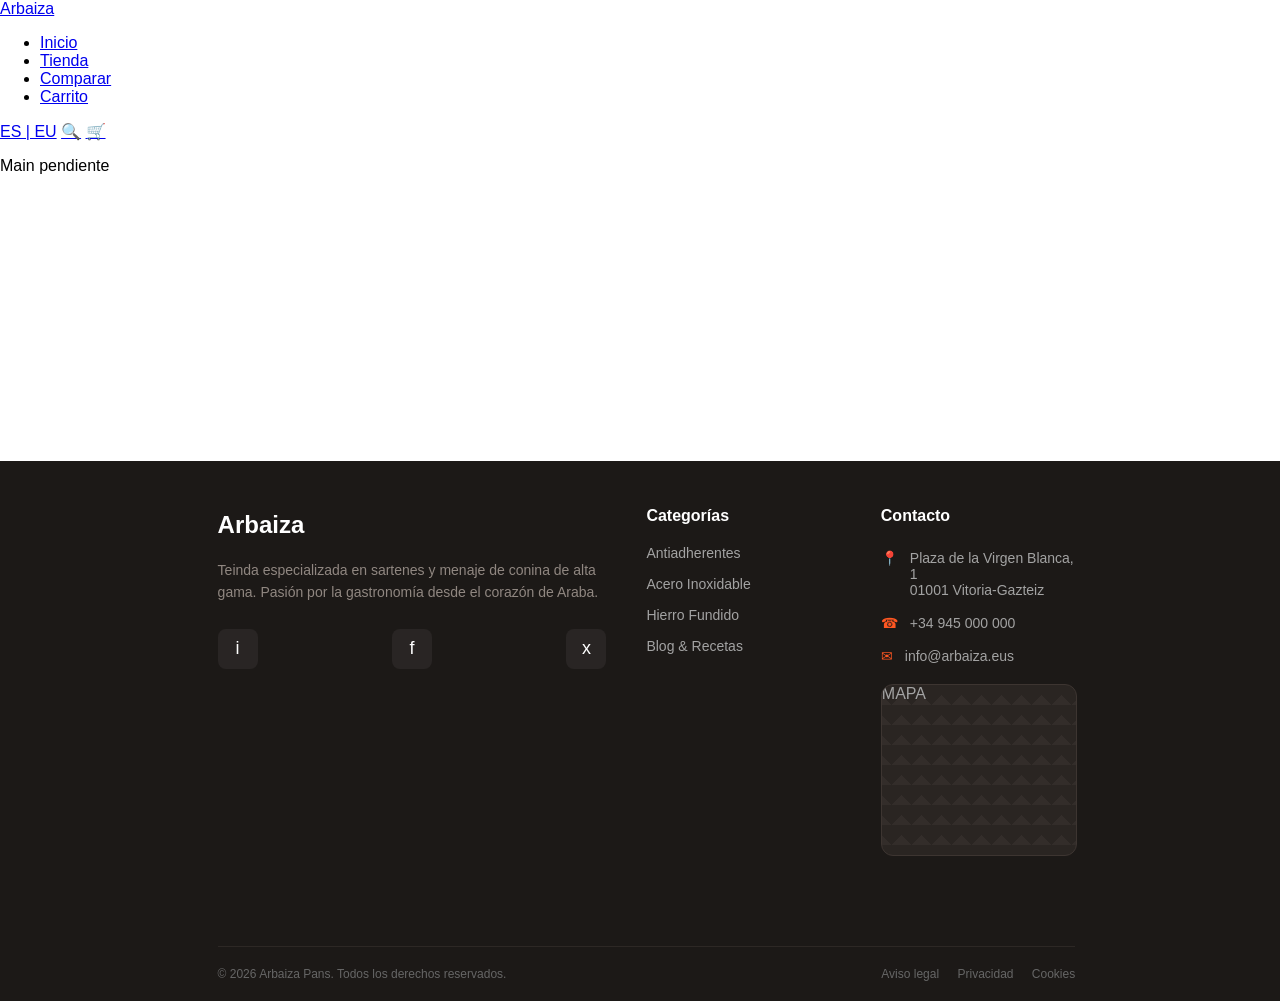
==== index.html @ 68be7071 "Terminado el footer" ====
<!DOCTYPE html>
<html lang="en">
<head>
    <meta charset="UTF-8">
    <meta name="viewport" content="width=device-width, initial-scale=1.0">
    <title>Arbaiza | PROFESIONAL PANS</title>
    <link rel="stylesheet" href="styles/style.css">
    <style>
        body {
            margin: 0;
            font-family: 'Segoe UI', Roboto, sans-serif;
        }
        
    </style>
</head>
<body>
    <header>
        <div class="logo">
            <a href="index.html">
                <div class="logo-box">
                    Arbaiza
                </div>
            </a>
        </div>

        <nav>
            <ul>
                <li><a href="index.html">Inicio</a></li>
                <li><a href="store.html">Tienda</a></li>
                <li><a href="comparison.html">Comparar</a></li>
                <li><a href="cart.html">Carrito</a></li>
            </ul>
        </nav>

        <div class="nav-icons">
            <a href="#">ES | EU</a>
            <a href="#">🔍</a>
            <a href="cart.html">🛒</a>
        </div>
    </header>

    <main>
        <p>Main pendiente</p>
        <br>
        <br>
        <br>
        <br>
        <br>
        <br>
        <br>
        <br>
        <br>
        <br>
        <br>
        <br>
        <br>
        <br>
        <br>
    </main>

    <footer>
        <div class="footer-container">
            <div class="footer-bio">
                <h2>Arbaiza</h2>
                <p>Teinda especializada en sartenes y menaje de conina de alta gama. Pasión por la gastronomía desde el corazón de Araba.</p>
                <div class="social-icons">
                    <div class="icon-box">i</div>
                    <div class="icon-box">f</div>
                    <div class="icon-box">x</div>
                </div>
            </div>
            <div class="footer-cat">
                <h3>Categorías</h3>
                <ul>
                    <li>Antiadherentes</li>
                    <li>Acero Inoxidable</li>
                    <li>Hierro Fundido</li>
                    <li>Blog & Recetas</li>
                </ul>
            </div>
            <div class="footer-contact">
                <h3>Contacto</h3>
                <div class="contact-item">
                    <span class="contact-icon">&#128205;</span>
                    <p>Plaza de la Virgen Blanca, 1<br>01001 Vitoria-Gazteiz</p>
                </div>
                <div class="contact-item">
                    <span class="contact-icon">&#9742;</span>
                    <p>+34 945 000 000</p>
                </div>
                <div class="contact-item">
                    <span class="contact-icon">&#9993;</span>
                    <p>info@arbaiza.eus</p>
                </div>
                <div class="map-box">MAPA</div>
            </div>
        </div>
        <div class="footer-bottom">
            <span>&copy; 2026 Arbaiza Pans. Todos los derechos reservados.</span>
            <div class="legal-links">
                <span>Aviso legal</span>
                <span>Privacidad</span>
                <span>Cookies</span>
            </div>
        </div>
    </footer>
</body>
</html>
---- styles/style.css ----
/*********
* Header *
*********/



/*********
* Footer *
*********/

footer {
	background-color: #1c1917;
	color: #a3a3a3;
	padding: 30px 16% 20px 17%;
}
.footer-container {
	display: grid;
	grid-template-columns: 2fr 1fr 1fr;
	gap: 40px;
	/* max-width: 1200px; */
	margin: 0 auto;
}

/* Footer Bio */
.footer-bio {
	max-width: 420px;
}
.footer-bio h2 {
	color: #ffffff;
	font-size: 24px;
	margin-bottom: 20px;
}
.footer-bio p {
	line-height: 1.6;
	font-size: 14px;
	margin-bottom: 25px;
	color: #908781;
}
.social-icons {
	display: flex;
	justify-content: space-between;
	gap: 15px;
}
.icon-box {
	width: 40px;
	height: 40px;
	background-color: #292524;
	border-radius: 8px;
	display: flex;
	justify-content: center;
	align-items: center;
	color: #ffffff;
	font-size: 18px;
	cursor: pointer;
}

/* Footer Categorias */
.footer-cat h3 {
	color: #ffffff;
	font-size: 16px;
	margin-bottom: 20px;
}
.footer-cat ul {
	list-style: none;
	padding: 0;
}
.footer-cat li {
	margin-bottom: 15px;
	font-size: 14px;
	cursor: pointer;
}
.footer-cat li:hover {
	color: #ffffff;
}

/* Footer Contacto */
.footer-contact h3 {
	color: #ffffff;
	font-size: 16px;
	margin-bottom: 25px;
}
.contact-item {
	display: flex;
	align-items: flex-start;
	gap: 12px;
	font-size: 14px;
	margin-bottom: 17px;
}
.footer-contact p {
	margin: 0;
}
.contact-item span.contact-icon {
	color: #ff5722;
}
.map-box {
	width: 100%;
	height: 170px;
	background: #2a2522; /* Placeholder del mapa */
	border-radius: 12px;
	margin-top: 20px;
	margin-bottom: 40px;
	overflow: hidden;
	border: 1px solid #3d3531;
	/* Simulación visual del mapa */
	background-image: linear-gradient(45deg, #332d2a 25%, transparent 25%), 
						linear-gradient(-45deg, #332d2a 25%, transparent 25%);
	background-size: 20px 20px;
}

/* Footer Bottom */
.footer-bottom {
	margin-top: 50px;
	padding-top: 20px;
	border-top: 1px solid #2d2825;
	display: flex;
	justify-content: space-between;
	font-size: 12px;
	color: #666;
}
.legal-links span {
	margin-left: 15px;
	cursor: pointer;
}
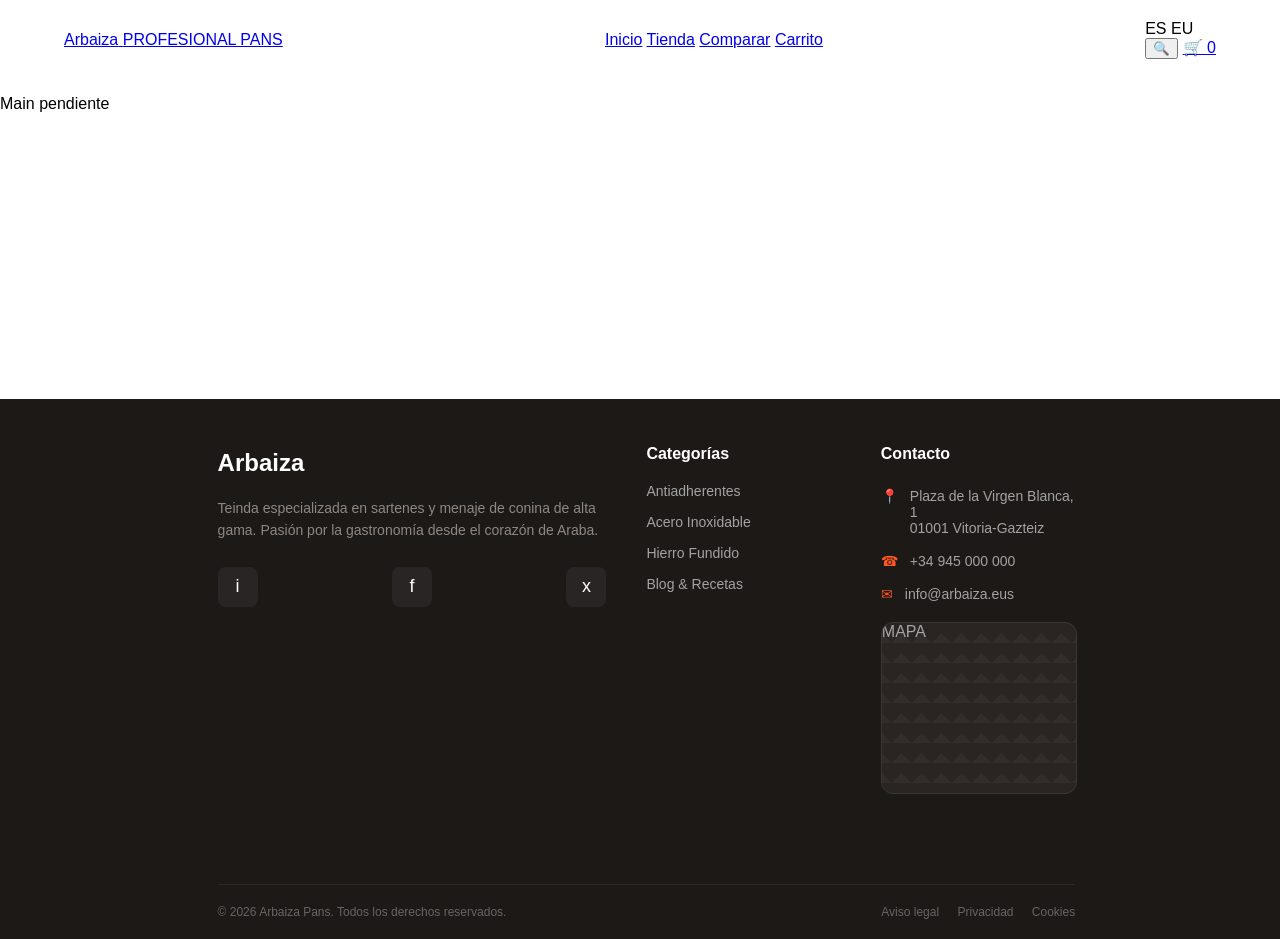
==== commit d0ab4a32: "Comienzo de estructura de header" ====
--- a/index.html
+++ b/index.html
@@ -8,34 +8,46 @@
     <style>
         body {
             margin: 0;
-            font-family: 'Segoe UI', Roboto, sans-serif;
+            font-family: 'Segoe UI', Tahoma, Geneva, Verdana, sans-serif;
         }
-        
+        .header-container {
+            display: flex;
+            align-items: center;
+            justify-content: space-between;
+            padding: 20px 5%;
+            background-color: #ffffff;
+        }
     </style>
 </head>
 <body>
-    <header>
-        <div class="logo">
-            <a href="index.html">
-                <div class="logo-box">
-                    Arbaiza
-                </div>
-            </a>
-        </div>
+    <header class="header-container">
+        <a href="index.html" class="logo-section">
+            <div class="logo-box"></div>
+            <div class="brand-text">
+                <span class="brand-name">Arbaiza</span>
+                <span class="brand-subtitle">PROFESIONAL PANS</span>
+            </div>
+        </a>
 
-        <nav>
-            <ul>
-                <li><a href="index.html">Inicio</a></li>
-                <li><a href="store.html">Tienda</a></li>
-                <li><a href="comparison.html">Comparar</a></li>
-                <li><a href="cart.html">Carrito</a></li>
-            </ul>
+        <nav class="nav-menu">
+            <a href="index.html" class="nav-link active">Inicio</a>
+            <a href="store.html" class="nav-link">Tienda</a>
+            <a href="comparison.html" class="nav-link">Comparar</a>
+            <a href="cart.html" class="nav-link">Carrito</a>
         </nav>
 
-        <div class="nav-icons">
-            <a href="#">ES | EU</a>
-            <a href="#">🔍</a>
-            <a href="cart.html">🛒</a>
+        <div class="nav-actions">
+            <div class="lang-selector">
+                <span class="lang-option selected">ES</span>
+                <span class="lang-option">EU</span>
+            </div>
+
+            <button class="icon-btn">🔍</button>
+
+            <a href="cart.html" class="cart icon-btn">
+                🛒
+                <span class="cart-badge">0</span>
+            </a>
         </div>
     </header>
 
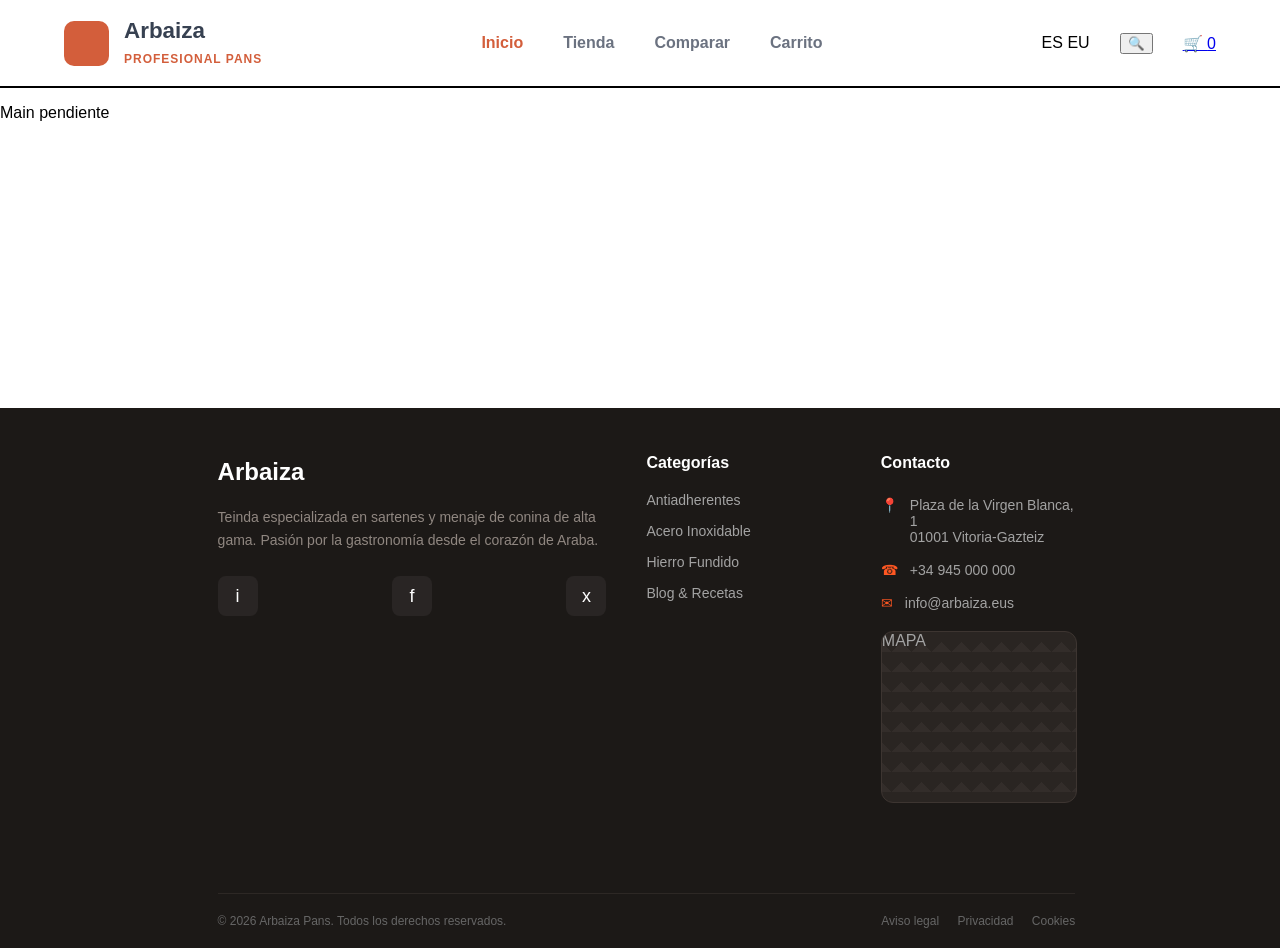
==== commit 1f47e036: "Header modificado con estilos (sin acabar)" ====
--- a/index.html
+++ b/index.html
@@ -16,12 +16,71 @@
             justify-content: space-between;
             padding: 20px 5%;
             background-color: #ffffff;
+            border-bottom: 2px solid #000000;
+            /* box-shadow: 0 2px 5px rgba(0, 0, 0, 0.05); */
+        }
+
+        /* Header Brand Logo */
+        .brand-section {
+            display: flex;
+            align-items: center;
+            gap: 15px;
+            text-decoration: none;
+            cursor: pointer;
+        }
+        .logo-box {
+            width: 45px;
+            height: 45px;
+            background-color: #d35e3b;  /* cambiar a naraja OG */
+            border-radius: 10px;
+        }
+        .brand-text {
+            display: flex;
+            flex-direction: column;
+        }
+        .brand-name {
+            font-size: 1.4rem;
+            font-weight: 800;
+            color: #374151; /* cambiar a negro OG */
+            line-height: 1;
+        }
+        .brand-subtitle {
+            font-size: 0.75rem;
+            font-weight: 700;
+            color: #d35e3b;  /* cambiar a naraja OG */
+            letter-spacing: 1px;
+            margin-top: 10px;
+        }
+
+        /* Header Navegacion */
+        .nav-menu {
+            display: flex;
+            gap: 2.5rem;
+        }
+        .nav-link {
+            text-decoration: none;
+            color: #6b7280; /* cambiar a gris OG */
+            font-size: 1rem;
+            font-weight: 700;
+        }
+        .nav-link:hover, .nav-link.active {
+            color: #d35e3b;  /* cambiar a naraja OG */
+        }
+
+        /* Header Actions */
+        .nav-actions {
+            display: flex;
+            align-items: center;
+            gap: 30px;
+        }
+        .lang-selector {
+
         }
     </style>
 </head>
 <body>
     <header class="header-container">
-        <a href="index.html" class="logo-section">
+        <a href="index.html" class="brand-section">
             <div class="logo-box"></div>
             <div class="brand-text">
                 <span class="brand-name">Arbaiza</span>
--- a/styles/style.css
+++ b/styles/style.css
@@ -1,123 +1,123 @@
-/*********
-* Header *
-*********/
-
-
-
-/*********
-* Footer *
-*********/
-
-footer {
-	background-color: #1c1917;
-	color: #a3a3a3;
-	padding: 30px 16% 20px 17%;
-}
-.footer-container {
-	display: grid;
-	grid-template-columns: 2fr 1fr 1fr;
-	gap: 40px;
-	/* max-width: 1200px; */
-	margin: 0 auto;
-}
-
-/* Footer Bio */
-.footer-bio {
-	max-width: 420px;
-}
-.footer-bio h2 {
-	color: #ffffff;
-	font-size: 24px;
-	margin-bottom: 20px;
-}
-.footer-bio p {
-	line-height: 1.6;
-	font-size: 14px;
-	margin-bottom: 25px;
-	color: #908781;
-}
-.social-icons {
-	display: flex;
-	justify-content: space-between;
-	gap: 15px;
-}
-.icon-box {
-	width: 40px;
-	height: 40px;
-	background-color: #292524;
-	border-radius: 8px;
-	display: flex;
-	justify-content: center;
-	align-items: center;
-	color: #ffffff;
-	font-size: 18px;
-	cursor: pointer;
-}
-
-/* Footer Categorias */
-.footer-cat h3 {
-	color: #ffffff;
-	font-size: 16px;
-	margin-bottom: 20px;
-}
-.footer-cat ul {
-	list-style: none;
-	padding: 0;
-}
-.footer-cat li {
-	margin-bottom: 15px;
-	font-size: 14px;
-	cursor: pointer;
-}
-.footer-cat li:hover {
-	color: #ffffff;
-}
-
-/* Footer Contacto */
-.footer-contact h3 {
-	color: #ffffff;
-	font-size: 16px;
-	margin-bottom: 25px;
-}
-.contact-item {
-	display: flex;
-	align-items: flex-start;
-	gap: 12px;
-	font-size: 14px;
-	margin-bottom: 17px;
-}
-.footer-contact p {
-	margin: 0;
-}
-.contact-item span.contact-icon {
-	color: #ff5722;
-}
-.map-box {
-	width: 100%;
-	height: 170px;
-	background: #2a2522; /* Placeholder del mapa */
-	border-radius: 12px;
-	margin-top: 20px;
-	margin-bottom: 40px;
-	overflow: hidden;
-	border: 1px solid #3d3531;
-	/* Simulación visual del mapa */
-	background-image: linear-gradient(45deg, #332d2a 25%, transparent 25%), 
-						linear-gradient(-45deg, #332d2a 25%, transparent 25%);
-	background-size: 20px 20px;
-}
-
-/* Footer Bottom */
-.footer-bottom {
-	margin-top: 50px;
-	padding-top: 20px;
-	border-top: 1px solid #2d2825;
-	display: flex;
-	justify-content: space-between;
-	font-size: 12px;
-	color: #666;
-}
-.legal-links span {
-	margin-left: 15px;
-	cursor: pointer;
+/*********
+* Header *
+*********/
+
+
+
+/*********
+* Footer *
+*********/
+
+footer {
+	background-color: #1c1917;
+	color: #a3a3a3;
+	padding: 30px 16% 20px 17%;
+}
+.footer-container {
+	display: grid;
+	grid-template-columns: 2fr 1fr 1fr;
+	gap: 40px;
+	/* max-width: 1200px; */
+	margin: 0 auto;
+}
+
+/* Footer Bio */
+.footer-bio {
+	max-width: 420px;
+}
+.footer-bio h2 {
+	color: #ffffff;
+	font-size: 24px;
+	margin-bottom: 20px;
+}
+.footer-bio p {
+	line-height: 1.6;
+	font-size: 14px;
+	margin-bottom: 25px;
+	color: #908781;
+}
+.social-icons {
+	display: flex;
+	justify-content: space-between;
+	gap: 15px;
+}
+.icon-box {
+	width: 40px;
+	height: 40px;
+	background-color: #292524;
+	border-radius: 8px;
+	display: flex;
+	justify-content: center;
+	align-items: center;
+	color: #ffffff;
+	font-size: 18px;
+	cursor: pointer;
+}
+
+/* Footer Categorias */
+.footer-cat h3 {
+	color: #ffffff;
+	font-size: 16px;
+	margin-bottom: 20px;
+}
+.footer-cat ul {
+	list-style: none;
+	padding: 0;
+}
+.footer-cat li {
+	margin-bottom: 15px;
+	font-size: 14px;
+	cursor: pointer;
+}
+.footer-cat li:hover {
+	color: #ffffff;
+}
+
+/* Footer Contacto */
+.footer-contact h3 {
+	color: #ffffff;
+	font-size: 16px;
+	margin-bottom: 25px;
+}
+.contact-item {
+	display: flex;
+	align-items: flex-start;
+	gap: 12px;
+	font-size: 14px;
+	margin-bottom: 17px;
+}
+.footer-contact p {
+	margin: 0;
+}
+.contact-item span.contact-icon {
+	color: #ff5722;
+}
+.map-box {
+	width: 100%;
+	height: 170px;
+	background: #2a2522; /* Placeholder del mapa */
+	border-radius: 12px;
+	margin-top: 20px;
+	margin-bottom: 40px;
+	overflow: hidden;
+	border: 1px solid #3d3531;
+	/* Simulación visual del mapa */
+	background-image: linear-gradient(45deg, #332d2a 25%, transparent 25%), 
+						linear-gradient(-45deg, #332d2a 25%, transparent 25%);
+	background-size: 20px 20px;
+}
+
+/* Footer Bottom */
+.footer-bottom {
+	margin-top: 50px;
+	padding-top: 20px;
+	border-top: 1px solid #2d2825;
+	display: flex;
+	justify-content: space-between;
+	font-size: 12px;
+	color: #666;
+}
+.legal-links span {
+	margin-left: 15px;
+	cursor: pointer;
 }
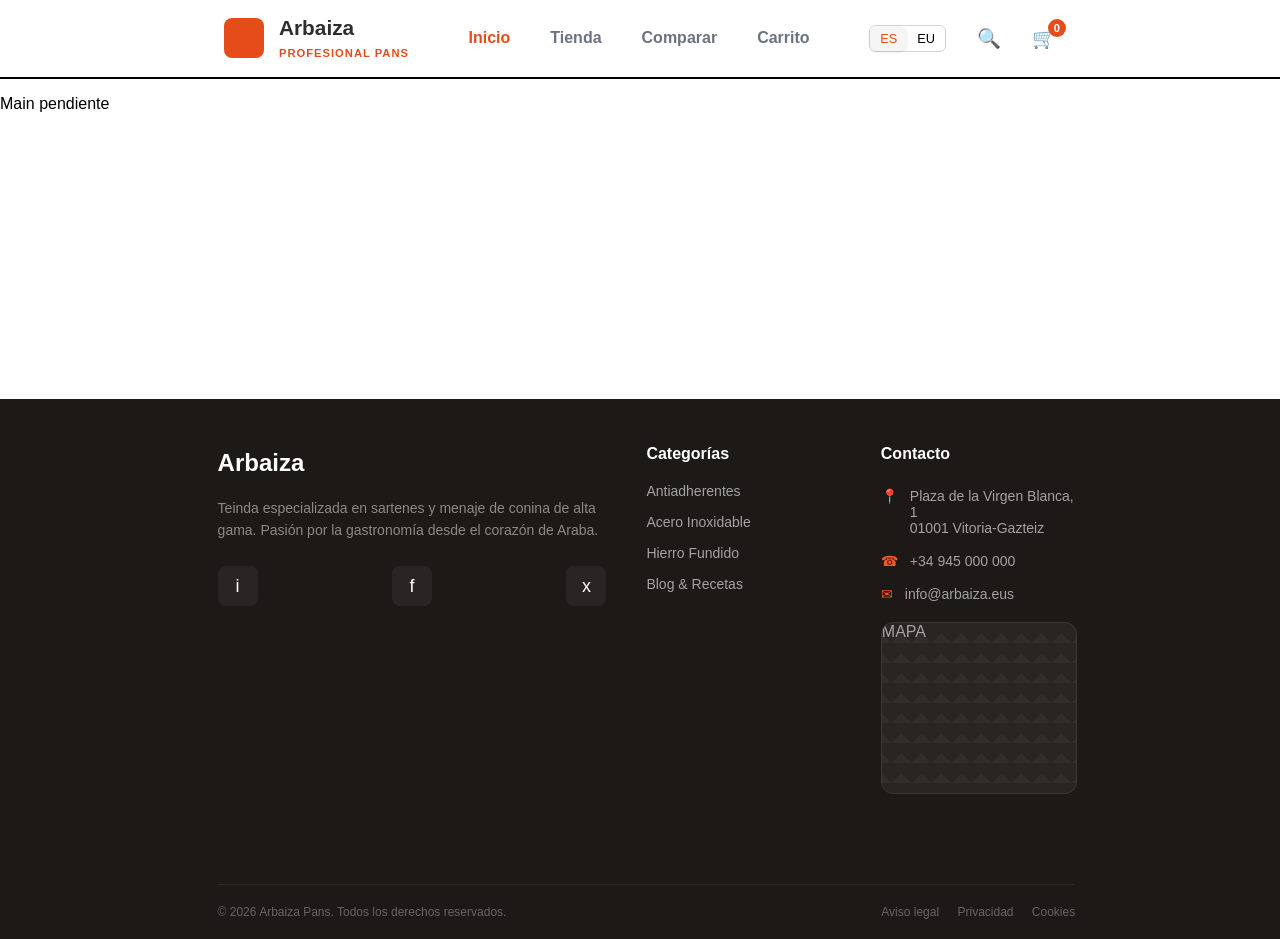
==== commit 35690894: "Barra de navegacion con estilos acabada" ====
--- a/index.html
+++ b/index.html
@@ -5,16 +5,19 @@
     <meta name="viewport" content="width=device-width, initial-scale=1.0">
     <title>Arbaiza | PROFESIONAL PANS</title>
     <link rel="stylesheet" href="styles/style.css">
+    <!-- <link rel="stylesheet" media="screen and (min-width: 800px)" href="fullscreen.css">
+    <link rel="stylesheet" media="screen and (max-width: 768px)" href="smallscreen.css"> -->
     <style>
         body {
             margin: 0;
             font-family: 'Segoe UI', Tahoma, Geneva, Verdana, sans-serif;
         }
         .header-container {
+            padding: 18px 17.5%;
             display: flex;
             align-items: center;
             justify-content: space-between;
-            padding: 20px 5%;
+            /* padding: 20px 5%; */
             background-color: #ffffff;
             border-bottom: 2px solid #000000;
             /* box-shadow: 0 2px 5px rgba(0, 0, 0, 0.05); */
@@ -29,27 +32,27 @@
             cursor: pointer;
         }
         .logo-box {
-            width: 45px;
-            height: 45px;
-            background-color: #d35e3b;  /* cambiar a naraja OG */
-            border-radius: 10px;
+            width: 40px;
+            height: 40px;
+            background-color: #e64c19;
+            border-radius: 8px;
         }
         .brand-text {
             display: flex;
             flex-direction: column;
         }
         .brand-name {
-            font-size: 1.4rem;
+            font-size: 1.3rem;
             font-weight: 800;
-            color: #374151; /* cambiar a negro OG */
+            color: #2d2d2d;
             line-height: 1;
         }
         .brand-subtitle {
-            font-size: 0.75rem;
+            font-size: 0.7rem;
             font-weight: 700;
-            color: #d35e3b;  /* cambiar a naraja OG */
+            color: #e64c19;
             letter-spacing: 1px;
-            margin-top: 10px;
+            margin-top: 8px;
         }
 
         /* Header Navegacion */
@@ -59,22 +62,68 @@
         }
         .nav-link {
             text-decoration: none;
-            color: #6b7280; /* cambiar a gris OG */
+            color: #6b7280;
             font-size: 1rem;
             font-weight: 700;
         }
         .nav-link:hover, .nav-link.active {
-            color: #d35e3b;  /* cambiar a naraja OG */
+            color: #e64c19;
         }
 
         /* Header Actions */
         .nav-actions {
             display: flex;
             align-items: center;
-            gap: 30px;
+            gap: 25px;
         }
         .lang-selector {
-
+            display: flex;
+            background-color: #ffffff;
+            border-radius: 6px;
+            border: 1px solid #d1d5db;
+            font-size: 0.8rem;
+        }
+        .lang-option {
+            padding: 5px 10px;
+            cursor: pointer;
+        }
+        .lang-option:hover {
+            color: #e64c19;
+        }
+        .lang-option.selected {
+            background-color: #f5f5f4;
+            color: #e64c19;
+            padding: 5px 10px;
+            border-radius: 8px;
+            box-shadow: 0 1px 3px rgba(0,0,0,0.1);
+        }
+        .icon-btn {
+            background: none;
+            border: none;
+            cursor: pointer;
+            font-size: 1.2rem;
+            text-decoration: none;
+        }
+        .icon-btn:hover {
+            color: #e64c19;
+        }
+        .cart {
+            position: relative;
+        }
+        .cart-badge {
+            position: absolute;
+            top: -8px;
+            right: -10px;
+            background-color: #e64c19;
+            color: white;
+            font-size: 0.7rem;
+            width: 18px;
+            height: 18px;
+            border-radius: 50%;
+            display: flex;
+            align-items: center;
+            justify-content: center;
+            font-weight: bold;
         }
     </style>
 </head>
--- a/styles/style.css
+++ b/styles/style.css
@@ -1,123 +1,123 @@
-/*********
-* Header *
-*********/
-
-
-
-/*********
-* Footer *
-*********/
-
-footer {
-	background-color: #1c1917;
-	color: #a3a3a3;
-	padding: 30px 16% 20px 17%;
-}
-.footer-container {
-	display: grid;
-	grid-template-columns: 2fr 1fr 1fr;
-	gap: 40px;
-	/* max-width: 1200px; */
-	margin: 0 auto;
-}
-
-/* Footer Bio */
-.footer-bio {
-	max-width: 420px;
-}
-.footer-bio h2 {
-	color: #ffffff;
-	font-size: 24px;
-	margin-bottom: 20px;
-}
-.footer-bio p {
-	line-height: 1.6;
-	font-size: 14px;
-	margin-bottom: 25px;
-	color: #908781;
-}
-.social-icons {
-	display: flex;
-	justify-content: space-between;
-	gap: 15px;
-}
-.icon-box {
-	width: 40px;
-	height: 40px;
-	background-color: #292524;
-	border-radius: 8px;
-	display: flex;
-	justify-content: center;
-	align-items: center;
-	color: #ffffff;
-	font-size: 18px;
-	cursor: pointer;
-}
-
-/* Footer Categorias */
-.footer-cat h3 {
-	color: #ffffff;
-	font-size: 16px;
-	margin-bottom: 20px;
-}
-.footer-cat ul {
-	list-style: none;
-	padding: 0;
-}
-.footer-cat li {
-	margin-bottom: 15px;
-	font-size: 14px;
-	cursor: pointer;
-}
-.footer-cat li:hover {
-	color: #ffffff;
-}
-
-/* Footer Contacto */
-.footer-contact h3 {
-	color: #ffffff;
-	font-size: 16px;
-	margin-bottom: 25px;
-}
-.contact-item {
-	display: flex;
-	align-items: flex-start;
-	gap: 12px;
-	font-size: 14px;
-	margin-bottom: 17px;
-}
-.footer-contact p {
-	margin: 0;
-}
-.contact-item span.contact-icon {
-	color: #ff5722;
-}
-.map-box {
-	width: 100%;
-	height: 170px;
-	background: #2a2522; /* Placeholder del mapa */
-	border-radius: 12px;
-	margin-top: 20px;
-	margin-bottom: 40px;
-	overflow: hidden;
-	border: 1px solid #3d3531;
-	/* Simulación visual del mapa */
-	background-image: linear-gradient(45deg, #332d2a 25%, transparent 25%), 
-						linear-gradient(-45deg, #332d2a 25%, transparent 25%);
-	background-size: 20px 20px;
-}
-
-/* Footer Bottom */
-.footer-bottom {
-	margin-top: 50px;
-	padding-top: 20px;
-	border-top: 1px solid #2d2825;
-	display: flex;
-	justify-content: space-between;
-	font-size: 12px;
-	color: #666;
-}
-.legal-links span {
-	margin-left: 15px;
-	cursor: pointer;
+/*********
+* Header *
+*********/
+
+
+
+/*********
+* Footer *
+*********/
+
+footer {
+	background-color: #1c1917;
+	color: #a3a3a3;
+	padding: 30px 16% 20px 17%;
+}
+.footer-container {
+	display: grid;
+	grid-template-columns: 2fr 1fr 1fr;
+	gap: 40px;
+	/* max-width: 1200px; */
+	margin: 0 auto;
+}
+
+/* Footer Bio */
+.footer-bio {
+	max-width: 420px;
+}
+.footer-bio h2 {
+	color: #ffffff;
+	font-size: 24px;
+	margin-bottom: 20px;
+}
+.footer-bio p {
+	line-height: 1.6;
+	font-size: 14px;
+	margin-bottom: 25px;
+	color: #908781;
+}
+.social-icons {
+	display: flex;
+	justify-content: space-between;
+	gap: 15px;
+}
+.icon-box {
+	width: 40px;
+	height: 40px;
+	background-color: #292524;
+	border-radius: 8px;
+	display: flex;
+	justify-content: center;
+	align-items: center;
+	color: #ffffff;
+	font-size: 18px;
+	cursor: pointer;
+}
+
+/* Footer Categorias */
+.footer-cat h3 {
+	color: #ffffff;
+	font-size: 16px;
+	margin-bottom: 20px;
+}
+.footer-cat ul {
+	list-style: none;
+	padding: 0;
+}
+.footer-cat li {
+	margin-bottom: 15px;
+	font-size: 14px;
+	cursor: pointer;
+}
+.footer-cat li:hover {
+	color: #ffffff;
+}
+
+/* Footer Contacto */
+.footer-contact h3 {
+	color: #ffffff;
+	font-size: 16px;
+	margin-bottom: 25px;
+}
+.contact-item {
+	display: flex;
+	align-items: flex-start;
+	gap: 12px;
+	font-size: 14px;
+	margin-bottom: 17px;
+}
+.footer-contact p {
+	margin: 0;
+}
+.contact-item span.contact-icon {
+	color: #ff5722;
+}
+.map-box {
+	width: 100%;
+	height: 170px;
+	background: #2a2522; /* Placeholder del mapa */
+	border-radius: 12px;
+	margin-top: 20px;
+	margin-bottom: 40px;
+	overflow: hidden;
+	border: 1px solid #3d3531;
+	/* Simulación visual del mapa */
+	background-image: linear-gradient(45deg, #332d2a 25%, transparent 25%), 
+						linear-gradient(-45deg, #332d2a 25%, transparent 25%);
+	background-size: 20px 20px;
+}
+
+/* Footer Bottom */
+.footer-bottom {
+	margin-top: 50px;
+	padding-top: 20px;
+	border-top: 1px solid #2d2825;
+	display: flex;
+	justify-content: space-between;
+	font-size: 12px;
+	color: #666;
+}
+.legal-links span {
+	margin-left: 15px;
+	cursor: pointer;
 }
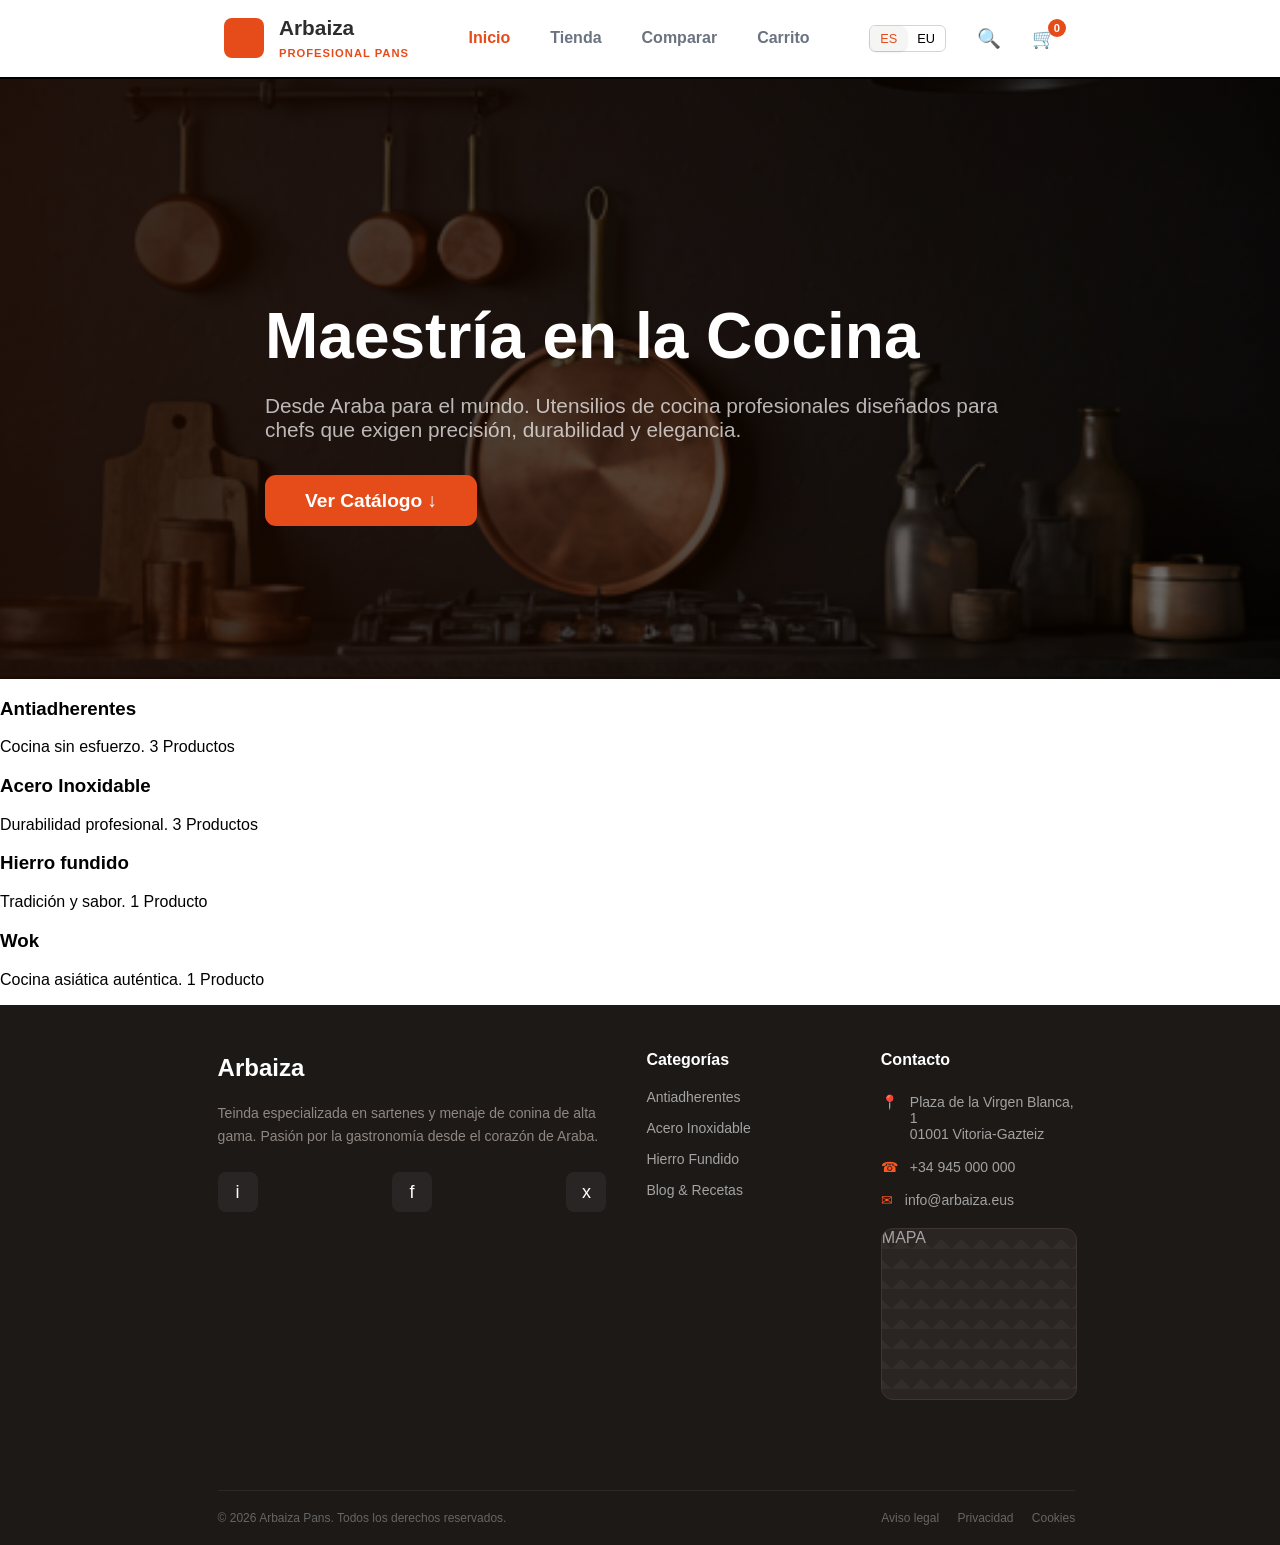
==== commit bffdf020: "Main foto inicio hecho, falta sartenes y catalogo" ====
--- a/index.html
+++ b/index.html
@@ -12,118 +12,41 @@
             margin: 0;
             font-family: 'Segoe UI', Tahoma, Geneva, Verdana, sans-serif;
         }
-        .header-container {
-            padding: 18px 17.5%;
-            display: flex;
-            align-items: center;
-            justify-content: space-between;
-            /* padding: 20px 5%; */
-            background-color: #ffffff;
-            border-bottom: 2px solid #000000;
-            /* box-shadow: 0 2px 5px rgba(0, 0, 0, 0.05); */
-        }
-
-        /* Header Brand Logo */
-        .brand-section {
-            display: flex;
-            align-items: center;
-            gap: 15px;
-            text-decoration: none;
-            cursor: pointer;
-        }
-        .logo-box {
-            width: 40px;
-            height: 40px;
-            background-color: #e64c19;
-            border-radius: 8px;
-        }
-        .brand-text {
-            display: flex;
-            flex-direction: column;
-        }
-        .brand-name {
-            font-size: 1.3rem;
-            font-weight: 800;
-            color: #2d2d2d;
-            line-height: 1;
-        }
-        .brand-subtitle {
-            font-size: 0.7rem;
-            font-weight: 700;
-            color: #e64c19;
-            letter-spacing: 1px;
-            margin-top: 8px;
-        }
-
-        /* Header Navegacion */
-        .nav-menu {
-            display: flex;
-            gap: 2.5rem;
-        }
-        .nav-link {
-            text-decoration: none;
-            color: #6b7280;
-            font-size: 1rem;
-            font-weight: 700;
-        }
-        .nav-link:hover, .nav-link.active {
-            color: #e64c19;
-        }
-
-        /* Header Actions */
-        .nav-actions {
-            display: flex;
-            align-items: center;
-            gap: 25px;
-        }
-        .lang-selector {
-            display: flex;
-            background-color: #ffffff;
-            border-radius: 6px;
-            border: 1px solid #d1d5db;
-            font-size: 0.8rem;
-        }
-        .lang-option {
-            padding: 5px 10px;
-            cursor: pointer;
-        }
-        .lang-option:hover {
-            color: #e64c19;
-        }
-        .lang-option.selected {
-            background-color: #f5f5f4;
-            color: #e64c19;
-            padding: 5px 10px;
-            border-radius: 8px;
-            box-shadow: 0 1px 3px rgba(0,0,0,0.1);
-        }
-        .icon-btn {
-            background: none;
-            border: none;
-            cursor: pointer;
-            font-size: 1.2rem;
-            text-decoration: none;
-        }
-        .icon-btn:hover {
-            color: #e64c19;
-        }
-        .cart {
-            position: relative;
-        }
-        .cart-badge {
-            position: absolute;
-            top: -8px;
-            right: -10px;
-            background-color: #e64c19;
-            color: white;
-            font-size: 0.7rem;
-            width: 18px;
-            height: 18px;
-            border-radius: 50%;
+        .main {
+            background: linear-gradient(to right, 
+                    rgba(30, 10, 1, 0.8) 0%, 
+                    rgba(30, 10, 1, 0.4) 60%, 
+                    rgba(30, 10, 1, 0.1) 100% ), 
+                linear-gradient(rgba(0,0,0,0.5), rgba(0,0,0,0.5)),
+                url('images/cocina.png') center/cover;
+            height: 600px;
             display: flex;
             align-items: center;
             justify-content: center;
+            text-align: left;
+            color: white;
+        }
+        .main-content h1 {
+            font-size: 4rem;
+            margin-bottom: 1rem;
+        }
+        .main-content p {
+            max-width: 750px;
+            font-size: 1.3rem;
+            opacity: 0.7;
+            margin-bottom: 3rem;
+        }
+        .btn-catalogo {
+            background-color: #e64c19;
+            text-decoration: none;
+            color: #ffffff;
+            padding: 15px 40px;
+            border-radius: 11px;
             font-weight: bold;
+            font-size: 1.2rem;
+        }
+        .btn-catalogo:hover {
+
         }
     </style>
 </head>
@@ -160,22 +83,39 @@
     </header>
 
     <main>
-        <p>Main pendiente</p>
-        <br>
-        <br>
-        <br>
-        <br>
-        <br>
-        <br>
-        <br>
-        <br>
-        <br>
-        <br>
-        <br>
-        <br>
-        <br>
-        <br>
-        <br>
+        <section class="main">
+            <div class="main-content">
+                <h1>Maestría en la Cocina</h1>
+                <p>Desde Araba para el mundo. Utensilios de cocina profesionales diseñados para chefs que exigen precisión, durabilidad y elegancia.</p>
+                <a href="catalogo.html" class="btn-catalogo">Ver Catálogo ↓</a>
+            </div>
+        </section>
+        <section class="categories">
+            <div class="categori-card cat-anti">
+                <div class="cat-info">
+                    <h3>Antiadherentes</h3>
+                    <p>Cocina sin esfuerzo. 3 Productos</p>
+                </div>
+            </div>
+            <div class="categori-card cat-inox">
+                <div class="cat-info">
+                    <h3>Acero Inoxidable</h3>
+                    <p>Durabilidad profesional. 3 Productos</p>
+                </div>
+            </div>
+            <div class="categori-card cat-hierro">
+                <div class="cat-info">
+                    <h3>Hierro fundido</h3>
+                    <p>Tradición y sabor. 1 Producto</p>
+                </div>
+            </div>
+            <div class="categori-card cat-wok">
+                <div class="cat-info">
+                    <h3>Wok</h3>
+                    <p>Cocina asiática auténtica. 1 Producto</p>
+                </div>
+            </div>
+        </section>
     </main>
 
     <footer>
--- a/styles/style.css
+++ b/styles/style.css
@@ -1,123 +1,237 @@
-/*********
-* Header *
-*********/
-
-
-
-/*********
-* Footer *
-*********/
-
-footer {
-	background-color: #1c1917;
-	color: #a3a3a3;
-	padding: 30px 16% 20px 17%;
-}
-.footer-container {
-	display: grid;
-	grid-template-columns: 2fr 1fr 1fr;
-	gap: 40px;
-	/* max-width: 1200px; */
-	margin: 0 auto;
-}
-
-/* Footer Bio */
-.footer-bio {
-	max-width: 420px;
-}
-.footer-bio h2 {
-	color: #ffffff;
-	font-size: 24px;
-	margin-bottom: 20px;
-}
-.footer-bio p {
-	line-height: 1.6;
-	font-size: 14px;
-	margin-bottom: 25px;
-	color: #908781;
-}
-.social-icons {
-	display: flex;
-	justify-content: space-between;
-	gap: 15px;
-}
-.icon-box {
-	width: 40px;
-	height: 40px;
-	background-color: #292524;
-	border-radius: 8px;
-	display: flex;
-	justify-content: center;
-	align-items: center;
-	color: #ffffff;
-	font-size: 18px;
-	cursor: pointer;
-}
-
-/* Footer Categorias */
-.footer-cat h3 {
-	color: #ffffff;
-	font-size: 16px;
-	margin-bottom: 20px;
-}
-.footer-cat ul {
-	list-style: none;
-	padding: 0;
-}
-.footer-cat li {
-	margin-bottom: 15px;
-	font-size: 14px;
-	cursor: pointer;
-}
-.footer-cat li:hover {
-	color: #ffffff;
-}
-
-/* Footer Contacto */
-.footer-contact h3 {
-	color: #ffffff;
-	font-size: 16px;
-	margin-bottom: 25px;
-}
-.contact-item {
-	display: flex;
-	align-items: flex-start;
-	gap: 12px;
-	font-size: 14px;
-	margin-bottom: 17px;
-}
-.footer-contact p {
-	margin: 0;
-}
-.contact-item span.contact-icon {
-	color: #ff5722;
-}
-.map-box {
-	width: 100%;
-	height: 170px;
-	background: #2a2522; /* Placeholder del mapa */
-	border-radius: 12px;
-	margin-top: 20px;
-	margin-bottom: 40px;
-	overflow: hidden;
-	border: 1px solid #3d3531;
-	/* Simulación visual del mapa */
-	background-image: linear-gradient(45deg, #332d2a 25%, transparent 25%), 
-						linear-gradient(-45deg, #332d2a 25%, transparent 25%);
-	background-size: 20px 20px;
-}
-
-/* Footer Bottom */
-.footer-bottom {
-	margin-top: 50px;
-	padding-top: 20px;
-	border-top: 1px solid #2d2825;
-	display: flex;
-	justify-content: space-between;
-	font-size: 12px;
-	color: #666;
-}
-.legal-links span {
-	margin-left: 15px;
-	cursor: pointer;
+/*********
+* Header *
+*********/
+
+.header-container {
+	padding: 18px 17.5%;
+	display: flex;
+	align-items: center;
+	justify-content: space-between;
+	/* padding: 20px 5%; */
+	background-color: #ffffff;
+	border-bottom: 2px solid #000000;
+	/* box-shadow: 0 2px 5px rgba(0, 0, 0, 0.05); */
+}
+
+/* Header Brand Logo */
+.brand-section {
+	display: flex;
+	align-items: center;
+	gap: 15px;
+	text-decoration: none;
+	cursor: pointer;
+}
+.logo-box {
+	width: 40px;
+	height: 40px;
+	background-color: #e64c19;
+	border-radius: 8px;
+}
+.brand-text {
+	display: flex;
+	flex-direction: column;
+}
+.brand-name {
+	font-size: 1.3rem;
+	font-weight: 800;
+	color: #2d2d2d;
+	line-height: 1;
+}
+.brand-subtitle {
+	font-size: 0.7rem;
+	font-weight: 700;
+	color: #e64c19;
+	letter-spacing: 1px;
+	margin-top: 8px;
+}
+
+/* Header Navegacion */
+.nav-menu {
+	display: flex;
+	gap: 2.5rem;
+}
+.nav-link {
+	text-decoration: none;
+	color: #6b7280;
+	font-size: 1rem;
+	font-weight: 700;
+}
+.nav-link:hover, .nav-link.active {
+	color: #e64c19;
+}
+
+/* Header Actions */
+.nav-actions {
+	display: flex;
+	align-items: center;
+	gap: 25px;
+}
+.lang-selector {
+	display: flex;
+	background-color: #ffffff;
+	border-radius: 6px;
+	border: 1px solid #d1d5db;
+	font-size: 0.8rem;
+}
+.lang-option {
+	padding: 5px 10px;
+	cursor: pointer;
+}
+.lang-option:hover {
+	color: #e64c19;
+}
+.lang-option.selected {
+	background-color: #f5f5f4;
+	color: #e64c19;
+	padding: 5px 10px;
+	border-radius: 8px;
+	box-shadow: 0 1px 3px rgba(0,0,0,0.1);
+}
+.icon-btn {
+	background: none;
+	border: none;
+	cursor: pointer;
+	font-size: 1.2rem;
+	text-decoration: none;
+}
+.icon-btn:hover {
+	color: #e64c19;
+}
+.cart {
+	position: relative;
+}
+.cart-badge {
+	position: absolute;
+	top: -8px;
+	right: -10px;
+	background-color: #e64c19;
+	color: white;
+	font-size: 0.7rem;
+	width: 18px;
+	height: 18px;
+	border-radius: 50%;
+	display: flex;
+	align-items: center;
+	justify-content: center;
+	font-weight: bold;
+}
+
+
+
+/*********
+* Footer *
+*********/
+
+footer {
+	background-color: #1c1917;
+	color: #a3a3a3;
+	padding: 30px 16% 20px 17%;
+}
+.footer-container {
+	display: grid;
+	grid-template-columns: 2fr 1fr 1fr;
+	gap: 40px;
+	/* max-width: 1200px; */
+	margin: 0 auto;
+}
+
+/* Footer Bio */
+.footer-bio {
+	max-width: 420px;
+}
+.footer-bio h2 {
+	color: #ffffff;
+	font-size: 24px;
+	margin-bottom: 20px;
+}
+.footer-bio p {
+	line-height: 1.6;
+	font-size: 14px;
+	margin-bottom: 25px;
+	color: #908781;
+}
+.social-icons {
+	display: flex;
+	justify-content: space-between;
+	gap: 15px;
+}
+.icon-box {
+	width: 40px;
+	height: 40px;
+	background-color: #292524;
+	border-radius: 8px;
+	display: flex;
+	justify-content: center;
+	align-items: center;
+	color: #ffffff;
+	font-size: 18px;
+	cursor: pointer;
+}
+
+/* Footer Categorias */
+.footer-cat h3 {
+	color: #ffffff;
+	font-size: 16px;
+	margin-bottom: 20px;
+}
+.footer-cat ul {
+	list-style: none;
+	padding: 0;
+}
+.footer-cat li {
+	margin-bottom: 15px;
+	font-size: 14px;
+	cursor: pointer;
+}
+.footer-cat li:hover {
+	color: #ffffff;
+}
+
+/* Footer Contacto */
+.footer-contact h3 {
+	color: #ffffff;
+	font-size: 16px;
+	margin-bottom: 25px;
+}
+.contact-item {
+	display: flex;
+	align-items: flex-start;
+	gap: 12px;
+	font-size: 14px;
+	margin-bottom: 17px;
+}
+.footer-contact p {
+	margin: 0;
+}
+.contact-item span.contact-icon {
+	color: #ff5722;
+}
+.map-box {
+	width: 100%;
+	height: 170px;
+	background: #2a2522; /* Placeholder del mapa */
+	border-radius: 12px;
+	margin-top: 20px;
+	margin-bottom: 40px;
+	overflow: hidden;
+	border: 1px solid #3d3531;
+	/* Simulación visual del mapa */
+	background-image: linear-gradient(45deg, #332d2a 25%, transparent 25%), 
+						linear-gradient(-45deg, #332d2a 25%, transparent 25%);
+	background-size: 20px 20px;
+}
+
+/* Footer Bottom */
+.footer-bottom {
+	margin-top: 50px;
+	padding-top: 20px;
+	border-top: 1px solid #2d2825;
+	display: flex;
+	justify-content: space-between;
+	font-size: 12px;
+	color: #666;
+}
+.legal-links span {
+	margin-left: 15px;
+	cursor: pointer;
 }
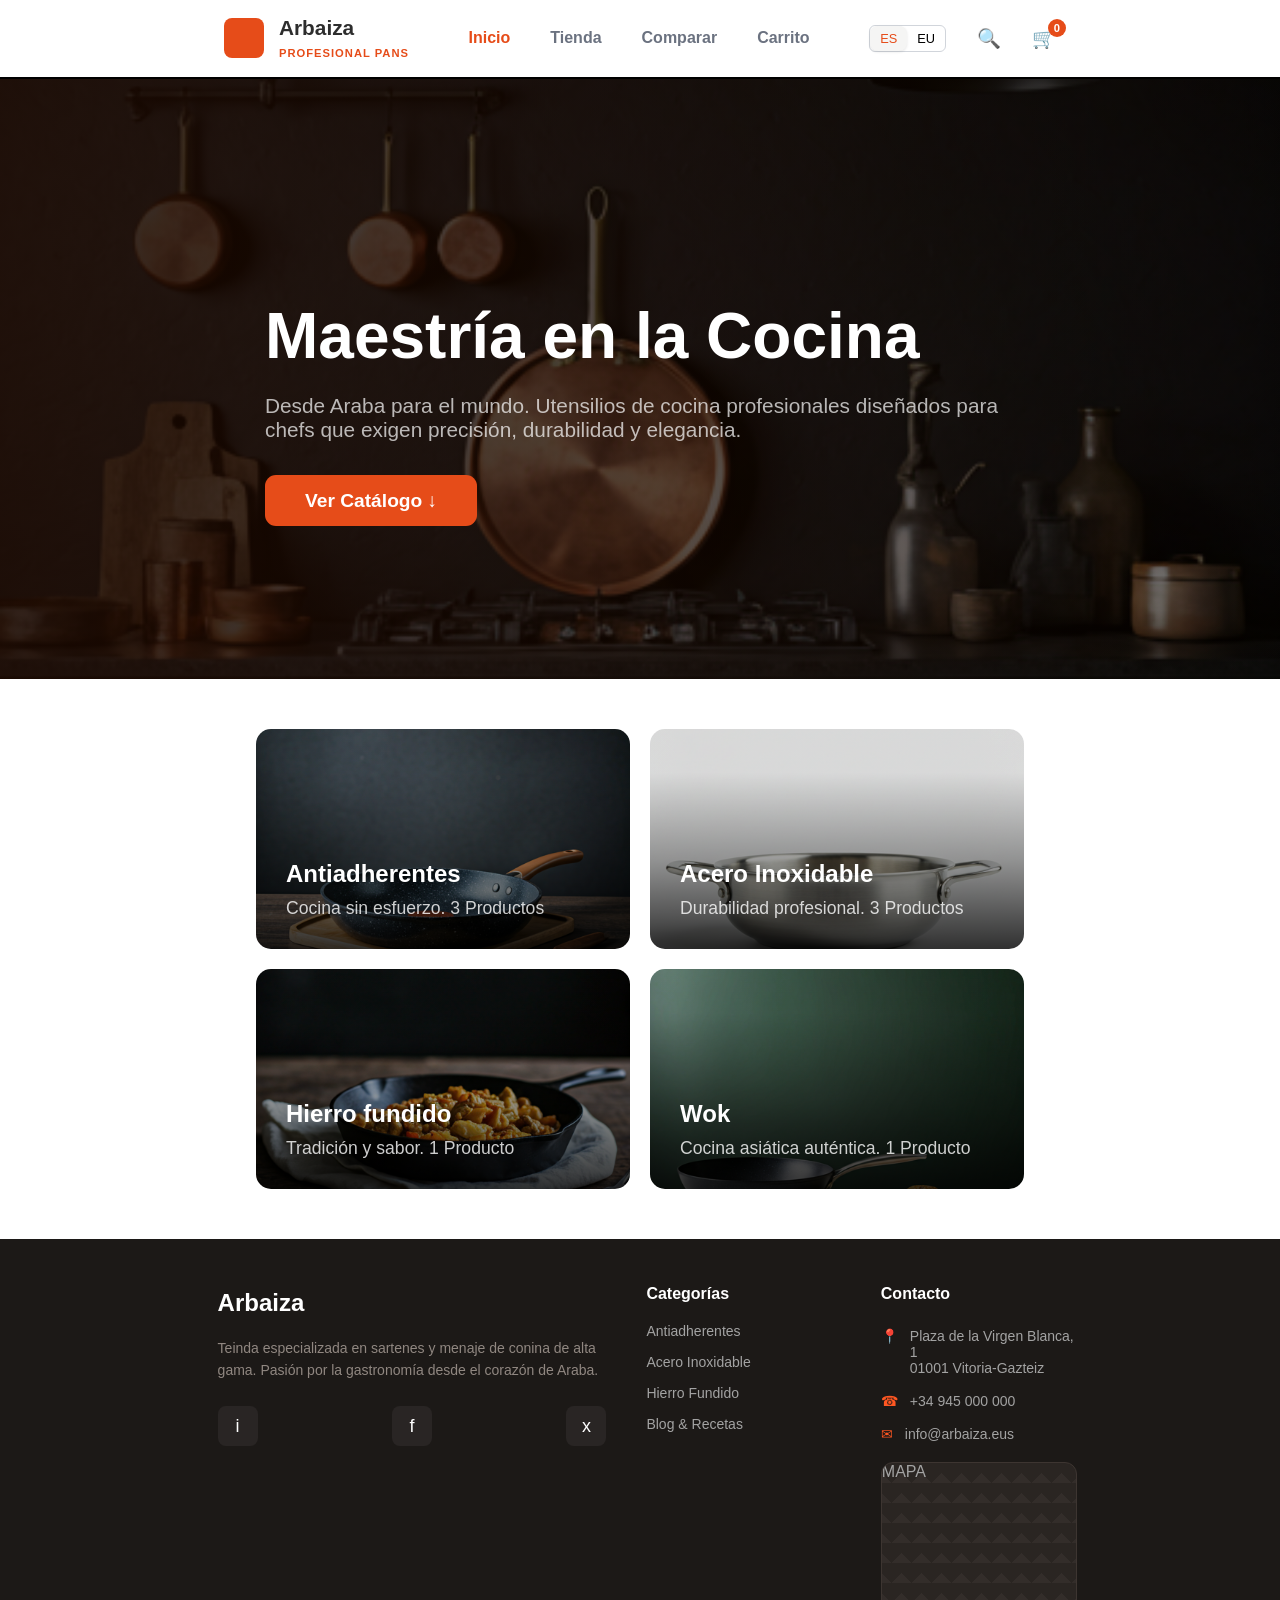
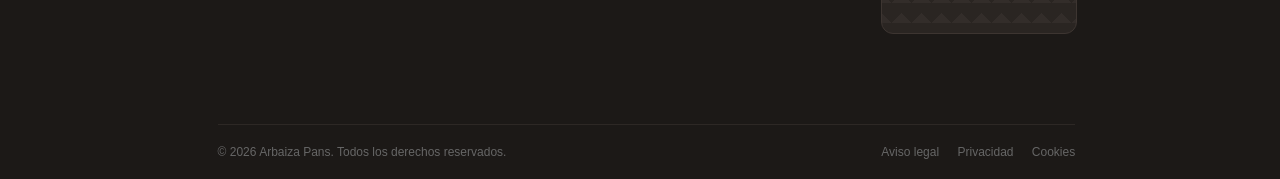
==== commit cf5189f4: "Tipos de sartenes incluido y con estilos" ====
--- a/index.html
+++ b/index.html
@@ -45,9 +45,73 @@
             font-weight: bold;
             font-size: 1.2rem;
         }
-        .btn-catalogo:hover {
-
-        }
+
+        .categories {
+            display: grid;
+            grid-template-columns: repeat(2, 1fr);
+            gap: 20px;
+            padding: 50px 20%;
+        }
+        .categori-card {
+            height: 220px;
+            border-radius: 15px;
+            display: flex;
+            align-items: flex-end;
+            background-size: cover;
+            background-position: center;
+            cursor: pointer;
+        }
+        /* .categori-card:hover {
+            transform: translateY(-5px);
+        } */
+        .cat-anti {
+            background:
+                linear-gradient(to top, 
+                        rgba(0, 0, 0, 0.8) 0%, 
+                        rgba(0, 0, 0, 0.4) 40%, 
+                        rgba(0, 0, 0, 0.1) 80% ), 
+                url('images/antiadherente.png') center/cover;
+        }
+        .cat-inox {
+            background:
+                linear-gradient(to top, 
+                        rgba(0, 0, 0, 0.8) 0%, 
+                        rgba(0, 0, 0, 0.4) 40%, 
+                        rgba(0, 0, 0, 0.1) 80% ), 
+                url('images/inox2.png') center/cover;
+        }
+        .cat-hierro {
+            background:
+                linear-gradient(to top, 
+                        rgba(0, 0, 0, 0.8) 0%, 
+                        rgba(0, 0, 0, 0.4) 40%, 
+                        rgba(0, 0, 0, 0.1) 80% ), 
+                url('images/hierro2.png') center/cover;
+        }
+        .cat-wok {
+            background:
+                linear-gradient(to top, 
+                        rgba(0, 0, 0, 0.8) 0%, 
+                        rgba(0, 0, 0, 0.4) 40%, 
+                        rgba(0, 0, 0, 0.1) 80% ), 
+                url('images/wok.png') center/cover;
+        }
+        .cat-info {
+            color: white;
+            margin: 30px;
+        }
+        .cat-info h3 {
+            font-size: 1.5rem;
+            margin: 0;
+            margin-bottom: 10px;
+        }
+        .cat-info p {
+            opacity: 0.8;
+            font-size: 1.1rem;
+            margin: 0;
+        }
+
+
     </style>
 </head>
 <body>
@@ -116,6 +180,7 @@
                 </div>
             </div>
         </section>
+        
     </main>
 
     <footer>
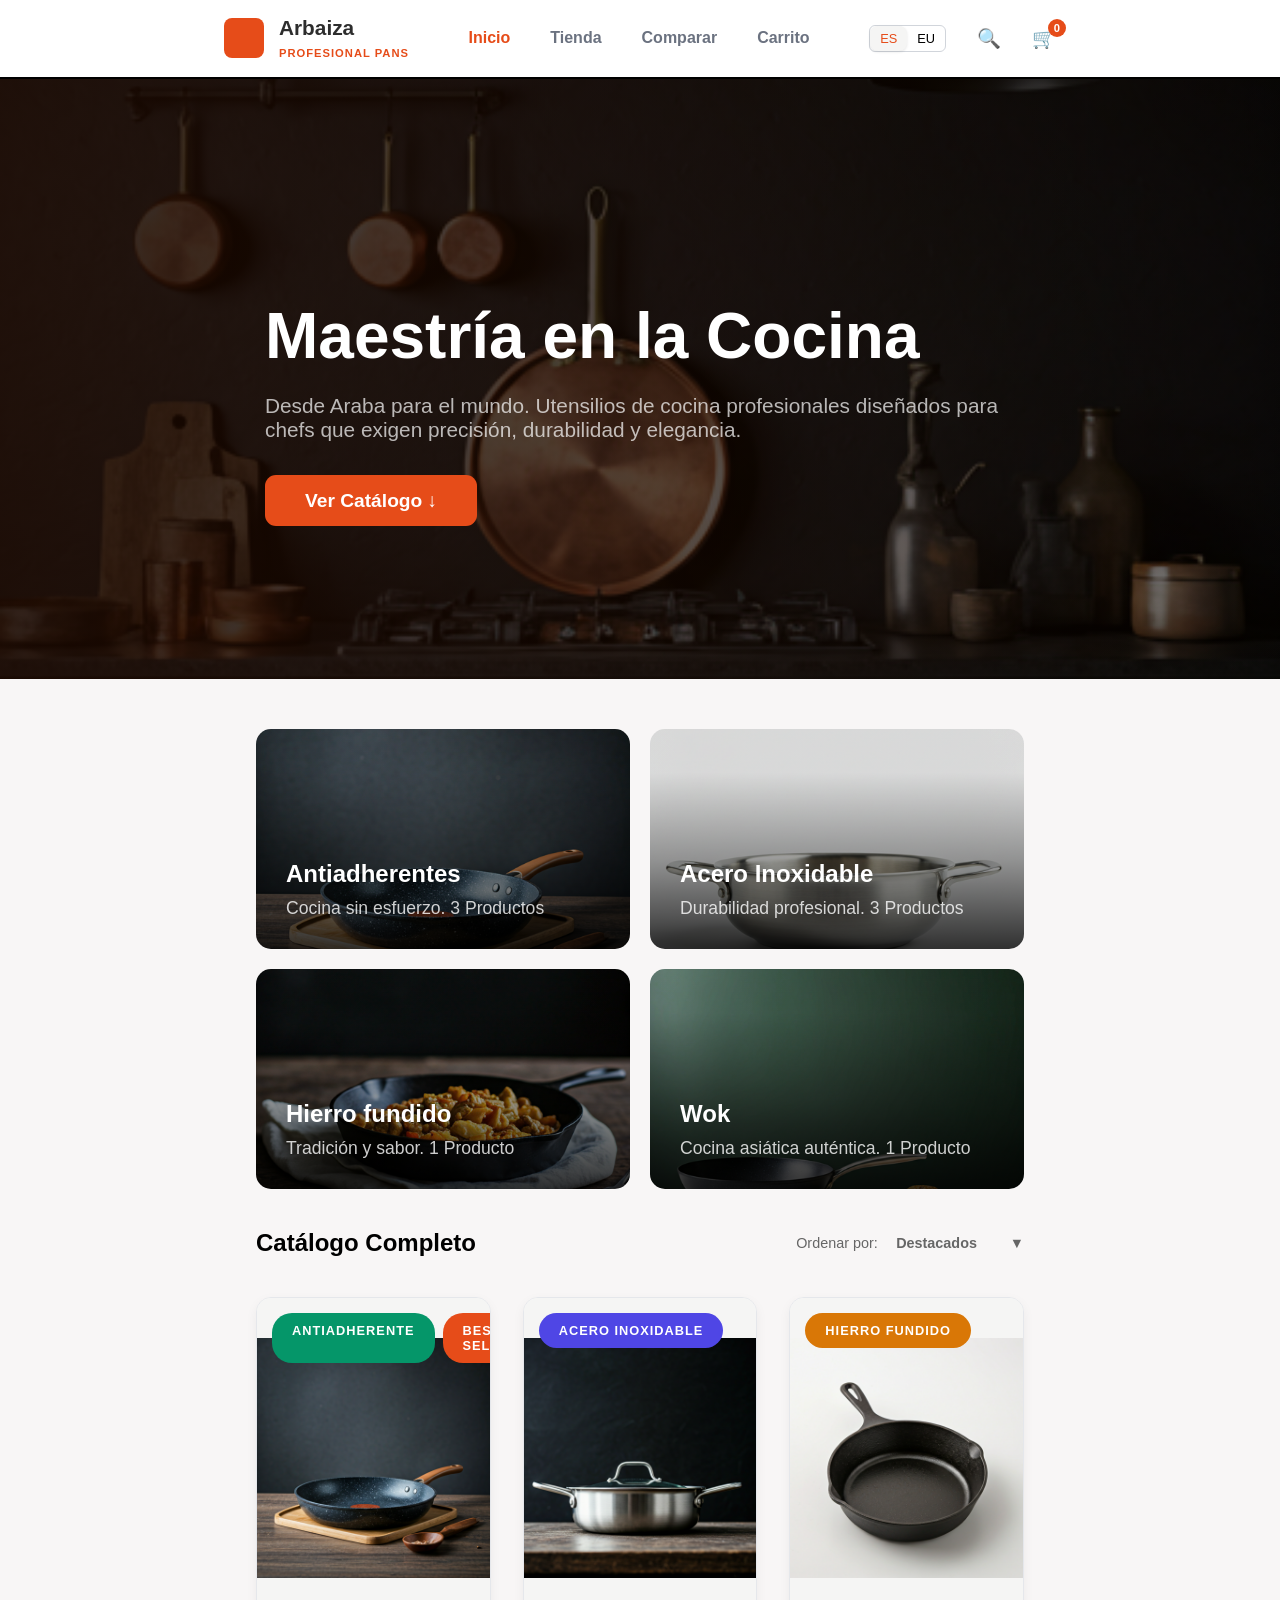
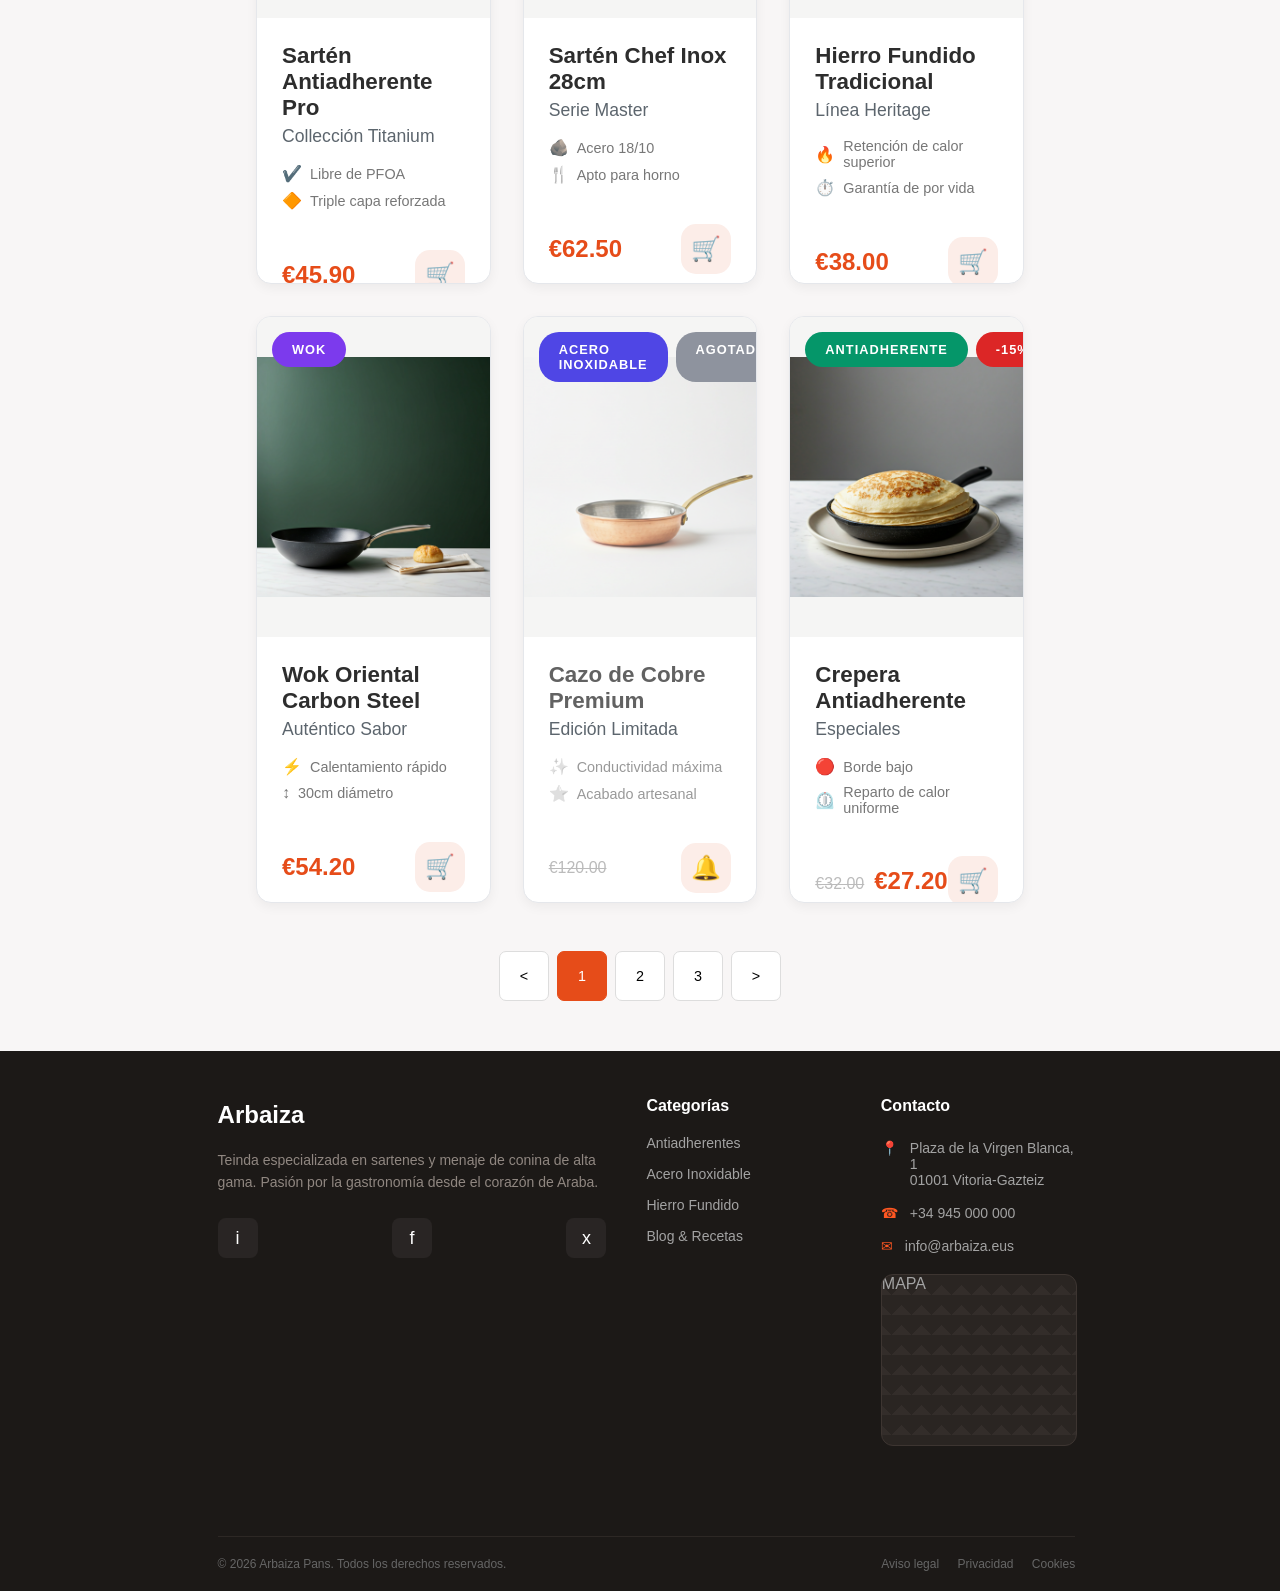
==== commit a244034f: "Index terminado (las etiquetas, el mapa de google maps queda por arreglar)" ====
--- a/index.html
+++ b/index.html
@@ -11,107 +11,8 @@
         body {
             margin: 0;
             font-family: 'Segoe UI', Tahoma, Geneva, Verdana, sans-serif;
+            background-color: #F8F6F6;
         }
-        .main {
-            background: linear-gradient(to right, 
-                    rgba(30, 10, 1, 0.8) 0%, 
-                    rgba(30, 10, 1, 0.4) 60%, 
-                    rgba(30, 10, 1, 0.1) 100% ), 
-                linear-gradient(rgba(0,0,0,0.5), rgba(0,0,0,0.5)),
-                url('images/cocina.png') center/cover;
-            height: 600px;
-            display: flex;
-            align-items: center;
-            justify-content: center;
-            text-align: left;
-            color: white;
-        }
-        .main-content h1 {
-            font-size: 4rem;
-            margin-bottom: 1rem;
-        }
-        .main-content p {
-            max-width: 750px;
-            font-size: 1.3rem;
-            opacity: 0.7;
-            margin-bottom: 3rem;
-        }
-        .btn-catalogo {
-            background-color: #e64c19;
-            text-decoration: none;
-            color: #ffffff;
-            padding: 15px 40px;
-            border-radius: 11px;
-            font-weight: bold;
-            font-size: 1.2rem;
-        }
-
-        .categories {
-            display: grid;
-            grid-template-columns: repeat(2, 1fr);
-            gap: 20px;
-            padding: 50px 20%;
-        }
-        .categori-card {
-            height: 220px;
-            border-radius: 15px;
-            display: flex;
-            align-items: flex-end;
-            background-size: cover;
-            background-position: center;
-            cursor: pointer;
-        }
-        /* .categori-card:hover {
-            transform: translateY(-5px);
-        } */
-        .cat-anti {
-            background:
-                linear-gradient(to top, 
-                        rgba(0, 0, 0, 0.8) 0%, 
-                        rgba(0, 0, 0, 0.4) 40%, 
-                        rgba(0, 0, 0, 0.1) 80% ), 
-                url('images/antiadherente.png') center/cover;
-        }
-        .cat-inox {
-            background:
-                linear-gradient(to top, 
-                        rgba(0, 0, 0, 0.8) 0%, 
-                        rgba(0, 0, 0, 0.4) 40%, 
-                        rgba(0, 0, 0, 0.1) 80% ), 
-                url('images/inox2.png') center/cover;
-        }
-        .cat-hierro {
-            background:
-                linear-gradient(to top, 
-                        rgba(0, 0, 0, 0.8) 0%, 
-                        rgba(0, 0, 0, 0.4) 40%, 
-                        rgba(0, 0, 0, 0.1) 80% ), 
-                url('images/hierro2.png') center/cover;
-        }
-        .cat-wok {
-            background:
-                linear-gradient(to top, 
-                        rgba(0, 0, 0, 0.8) 0%, 
-                        rgba(0, 0, 0, 0.4) 40%, 
-                        rgba(0, 0, 0, 0.1) 80% ), 
-                url('images/wok.png') center/cover;
-        }
-        .cat-info {
-            color: white;
-            margin: 30px;
-        }
-        .cat-info h3 {
-            font-size: 1.5rem;
-            margin: 0;
-            margin-bottom: 10px;
-        }
-        .cat-info p {
-            opacity: 0.8;
-            font-size: 1.1rem;
-            margin: 0;
-        }
-
-
     </style>
 </head>
 <body>
@@ -180,7 +81,150 @@
                 </div>
             </div>
         </section>
-        
+        <section class="cat-container">
+            <div class="cat-header">
+                <h2>Catálogo Completo</h2>
+                <div class="order-by">
+                    <span>Ordenar por: &emsp;<strong>Destacados</strong></span>
+                    <span>&emsp;&emsp;▼</span>
+                </div>
+            </div>
+            <div class="products">
+                <article class="products-card">
+                    <div class="cards">
+                        <span class="card card-green">ANTIADHERENTE</span>
+                        <span class="card card-orange">BEST SELLER</span>
+                    </div>
+                    <div class="product-img">
+                        <img src="images/antiadherente.png">
+                    </div>
+                    <div class="product-info">
+                        <h3>Sartén Antiadherente Pro</h3>
+                        <p class="collection">Collección Titanium</p>
+                        <div class="spect">
+                            <p><span>✔️</span> Libre de PFOA</p>
+                            <p><span>🔶</span> Triple capa reforzada</p>
+                        </div>
+                        <div class="product-footer">
+                            <span class="price">€45.90</span>
+                            <button class="add-to-card">🛒</button>
+                        </div>
+                    </div>
+                </article>
+                <article class="products-card">
+                    <div class="cards">
+                        <span class="card card-blue">ACERO INOXIDABLE</span>
+                    </div>
+                    <div class="product-img">
+                        <img src="images/inox.png">
+                    </div>
+                    <div class="product-info">
+                        <h3>Sartén Chef Inox 28cm</h3>
+                        <p class="collection">Serie Master</p>
+                        <div class="spect">
+                            <p><span>🪨</span> Acero 18/10</p>
+                            <p><span>🍴</span> Apto para horno</p>
+                        </div>
+                        <div class="product-footer">
+                            <span class="price">€62.50</span>
+                            <button class="add-to-card">🛒</button>
+                        </div>
+                    </div>
+                </article>
+                <article class="products-card">
+                    <div class="cards">
+                        <span class="card card-yellow">HIERRO FUNDIDO</span>
+                    </div>
+                    <div class="product-img">
+                        <img src="images/hierro.png">
+                    </div>
+                    <div class="product-info">
+                        <h3>Hierro Fundido Tradicional</h3>
+                        <p class="collection">Línea Heritage</p>
+                        <div class="spect">
+                            <p><span>🔥</span> Retención de calor superior</p>
+                            <p><span>⏱️</span> Garantía de por vida</p>
+                        </div>
+                        <div class="product-footer">
+                            <span class="price">€38.00</span>
+                            <button class="add-to-card">🛒</button>
+                        </div>
+                    </div>
+                </article>
+                <article class="products-card">
+                    <div class="cards">
+                        <span class="card card-purple">WOK</span>
+                    </div>
+                    <div class="product-img">
+                        <img src="images/wok.png">
+                    </div>
+                    <div class="product-info">
+                        <h3>Wok Oriental Carbon Steel</h3>
+                        <p class="collection">Auténtico Sabor</p>
+                        <div class="spect">
+                            <p><span>⚡</span> Calentamiento rápido</p>
+                            <p><span>↕️</span> 30cm diámetro</p>
+                        </div>
+                        <div class="product-footer">
+                            <span class="price">€54.20</span>
+                            <button class="add-to-card">🛒</button>
+                        </div>
+                    </div>
+                </article>
+                <article class="products-card product-card-agotado">
+                    <div class="cards">
+                        <span class="card card-blue">ACERO INOXIDABLE</span>
+                        <span class="card card-grey">AGOTADO</span>
+                    </div>
+                    <div class="product-img">
+                        <img src="images/cobre.png">
+                    </div>
+                    <div class="product-info">
+                        <h3>Cazo de Cobre Premium</h3>
+                        <p class="collection">Edición Limitada</p>
+                        <div class="spect">
+                            <p><span>✨</span> Conductividad máxima</p>
+                            <p><span>⭐</span> Acabado artesanal</p>
+                        </div>
+                        <div class="product-footer">
+                            <span class="price">€120.00</span>
+                            <button class="add-to-card">🔔</button>
+                        </div>
+                    </div>
+                </article>
+                <article class="products-card">
+                    <div class="cards">
+                        <span class="card card-green">ANTIADHERENTE</span>
+                        <span class="card card-red">-15%</span>
+                    </div>
+                    <div class="product-img">
+                        <img src="images/crepera.png">
+                    </div>
+                    <div class="product-info">
+                        <h3>Crepera Antiadherente</h3>
+                        <p class="collection">Especiales</p>
+                        <div class="spect">
+                            <p><span>🔴</span> Borde bajo</p>
+                            <p><span>⏲️</span> Reparto de calor uniforme</p>
+                        </div>
+                        <div class="product-footer">
+                            <div class="price-group">
+                                <span class="descuento">€32.00</span>
+                                <span class="price">€27.20</span>
+                            </div>
+                            <button class="add-to-card">🛒</button>
+                        </div>
+                    </div>
+                </article>
+            </div>
+            <nav class="paginacion" >
+                <button class="pag-nav">&lt;</button>
+                <button class="pag-num active">1</button>
+                <button class="pag-num">2</button>
+                <button class="pag-num">3</button>
+                <button class="pag-nav">&gt;</button>
+            </nav>
+        </section>
     </main>
 
     <footer>
--- a/styles/style.css
+++ b/styles/style.css
@@ -114,6 +114,299 @@
 	align-items: center;
 	justify-content: center;
 	font-weight: bold;
+}
+
+
+
+/*******
+* Main *
+*******/
+
+.main {
+	background: linear-gradient(to right, 
+			rgba(30, 10, 1, 0.8) 0%, 
+			rgba(30, 10, 1, 0.4) 60%, 
+			rgba(30, 10, 1, 0.1) 100% ), 
+		linear-gradient(rgba(0,0,0,0.5), rgba(0,0,0,0.5)),
+		url('../images/cocina.png') center/cover;
+	height: 600px;
+	display: flex;
+	align-items: center;
+	justify-content: center;
+	text-align: left;
+	color: white;
+}
+.main-content h1 {
+	font-size: 4rem;
+	margin-bottom: 1rem;
+}
+.main-content p {
+	max-width: 750px;
+	font-size: 1.3rem;
+	opacity: 0.7;
+	margin-bottom: 3rem;
+}
+.btn-catalogo {
+	background-color: #e64c19;
+	text-decoration: none;
+	color: #ffffff;
+	padding: 15px 40px;
+	border-radius: 11px;
+	font-weight: bold;
+	font-size: 1.2rem;
+}
+
+.categories {
+	display: grid;
+	grid-template-columns: repeat(2, 1fr);
+	gap: 20px;
+	padding: 50px 20% 10px;
+}
+.categori-card {
+	height: 220px;
+	border-radius: 15px;
+	display: flex;
+	align-items: flex-end;
+	background-size: cover;
+	background-position: center;
+	cursor: pointer;
+}
+/* .categori-card:hover {
+	transform: translateY(-5px);
+} */
+.cat-anti {
+	background:
+		linear-gradient(to top, 
+				rgba(0, 0, 0, 0.8) 0%, 
+				rgba(0, 0, 0, 0.4) 40%, 
+				rgba(0, 0, 0, 0.1) 80% ), 
+		url('../images/antiadherente.png') center/cover;
+}
+.cat-inox {
+	background:
+		linear-gradient(to top, 
+				rgba(0, 0, 0, 0.8) 0%, 
+				rgba(0, 0, 0, 0.4) 40%, 
+				rgba(0, 0, 0, 0.1) 80% ), 
+		url('../images/inox2.png') center/cover;
+}
+.cat-hierro {
+	background:
+		linear-gradient(to top, 
+				rgba(0, 0, 0, 0.8) 0%, 
+				rgba(0, 0, 0, 0.4) 40%, 
+				rgba(0, 0, 0, 0.1) 80% ), 
+		url('../images/hierro2.png') center/cover;
+}
+.cat-wok {
+	background:
+		linear-gradient(to top, 
+				rgba(0, 0, 0, 0.8) 0%, 
+				rgba(0, 0, 0, 0.4) 40%, 
+				rgba(0, 0, 0, 0.1) 80% ), 
+		url('../images/wok.png') center/cover;
+}
+.cat-info {
+	color: white;
+	margin: 30px;
+}
+.cat-info h3 {
+	font-size: 1.5rem;
+	margin: 0;
+	margin-bottom: 10px;
+}
+.cat-info p {
+	opacity: 0.8;
+	font-size: 1.1rem;
+	margin: 0;
+}
+
+/* Catalogo */
+.cat-container {
+	padding: 10px 20%;
+}
+.cat-header {
+	display: flex;
+	justify-content: space-between;
+	align-items: center;
+	margin-bottom: 20px;
+}
+.cat-header h2 {
+	font-size: 1.5rem;
+}
+.order-by {
+	font-size: 0.9rem;
+	cursor: pointer;
+	color: #666;
+}
+
+/* Productos */
+.products {
+	display: grid;
+	grid-template-columns: repeat(3, 1fr);
+	gap: 2rem;
+	margin-bottom: 3rem;
+}
+.products-card {
+	background-color: #ffffff;
+	border-radius: 15px;
+	border: 1px solid #E5E7EB;
+	overflow: hidden;
+	position: relative;
+	display: flex;
+	flex-direction: column;
+	box-shadow: 0 4px 12px rgba(0,0,0,0.05);
+	/* transition: transform 0.3s ease, box-shadow 0.3s ease; */
+}
+/* .products-card:hover {
+	transform: translateY(-8px);
+	box-shadow: 0 10px 20px rgba(0,0,0,0.1);
+} */
+.cards {
+	position: absolute;
+	top: 15px;
+	left: 15px;
+	display: flex;
+	gap: 8px;
+	z-index: 10;
+}
+.card {
+	padding: 10px;
+	font-weight: 800;
+	letter-spacing: 1px;
+	padding: 10px 20px;
+	border-radius: 20px;
+	color: #ffffff;
+	font-size: 0.8rem;
+}
+.card-green { background-color: #059669; }
+.card-yellow { background-color: #D97706; }
+.card-blue { background-color: #4F46E5; }
+.card-purple { background-color: #7C3AED; }
+.card-orange { background-color: #E64C19; }
+.card-red { background-color: #DC2626; }
+.card-grey { background-color: #8E939E; }
+.product-img {
+	background-color: #F5F5F4;
+	height: 320px;
+	display: flex;
+	align-items: center;
+	justify-content: center;
+}
+.product-img img {
+	height: 75%;
+	width: auto;
+}
+.product-info {
+	height: 215px;
+	padding: 25px;
+}
+.product-info h3 {
+	margin: 0;
+	color: #2D2D2D;
+	font-size: 1.4rem;
+}
+.product-card-agotado .product-img img {
+	filter: opacity(0.7);
+}
+.product-card-agotado .product-info h3,
+.product-card-agotado .product-info .spect {
+	filter: grayscale(1) opacity(0.75);
+}
+.product-card-agotado .price {
+	color: #bbb;
+	text-decoration: line-through;
+	font-size: 1rem;
+	font-weight: normal;
+}
+.product-card-agotado .cart-btn {
+	background-color: #f5f5f5;
+	color: #999;
+}
+.product-card-agotado .cart-btn:hover {
+	background-color: #eeeeee;
+	color: #666;
+}
+.collection {
+	color: #5C656D;
+	margin-top: 5px;
+	font-size: 1.1rem;
+}
+.spect {
+	margin-bottom: 25px;
+}
+.spect p {
+	font-size: 0.9rem;
+	color: #777;
+	margin: 8px 0;
+	display: flex;
+	align-items: center;
+}
+.spect span {
+	margin-right: 8px;
+	font-size: 1rem;
+}
+.product-footer {
+	display: flex;
+	justify-content: space-between;
+	align-items: center;
+	padding-top: 15px;
+}
+.price {
+	color: #E64C19;
+	font-size: 1.5rem;
+	font-weight: 700;
+}
+.price-group {
+	display: flex;
+	align-items: baseline; 
+	gap: 10px;
+}
+.descuento {
+	color: #bbb;
+	text-decoration: line-through;
+	font-size: 1rem;
+}
+.add-to-card {
+	background-color: #FCEDE8;
+	border: none;
+	width: 50px;
+	height: 50px;
+	font-size: 1.5rem;
+	border-radius: 15px;
+	/* color: #E45d33; */
+	cursor: pointer;
+}
+.add-to-card:hover {
+	background-color: #EA7751;
+}
+
+/* Navegacion de paginas */
+.paginacion {
+	display: flex;
+	justify-content: center;
+	gap: 8px;
+	margin-bottom: 40px;
+}
+.pag-nav, .pag-num {
+	width: 50px;
+	height: 50px;
+	display: flex;
+	align-items: center;
+	justify-content: center;
+	border: 1px solid #ddd;
+	background-color: #ffffff;
+	border-radius: 7px;
+	cursor: pointer;
+	font-size: 0.9rem;
+}
+.pag-num.active {
+	background-color: #E64C19;
+	border-color: #e64c19;
+	color: #ffffff;
+}
+.pag-num:hover:not(.active) {
+	background-color: #f0f0f0;
 }
 
 
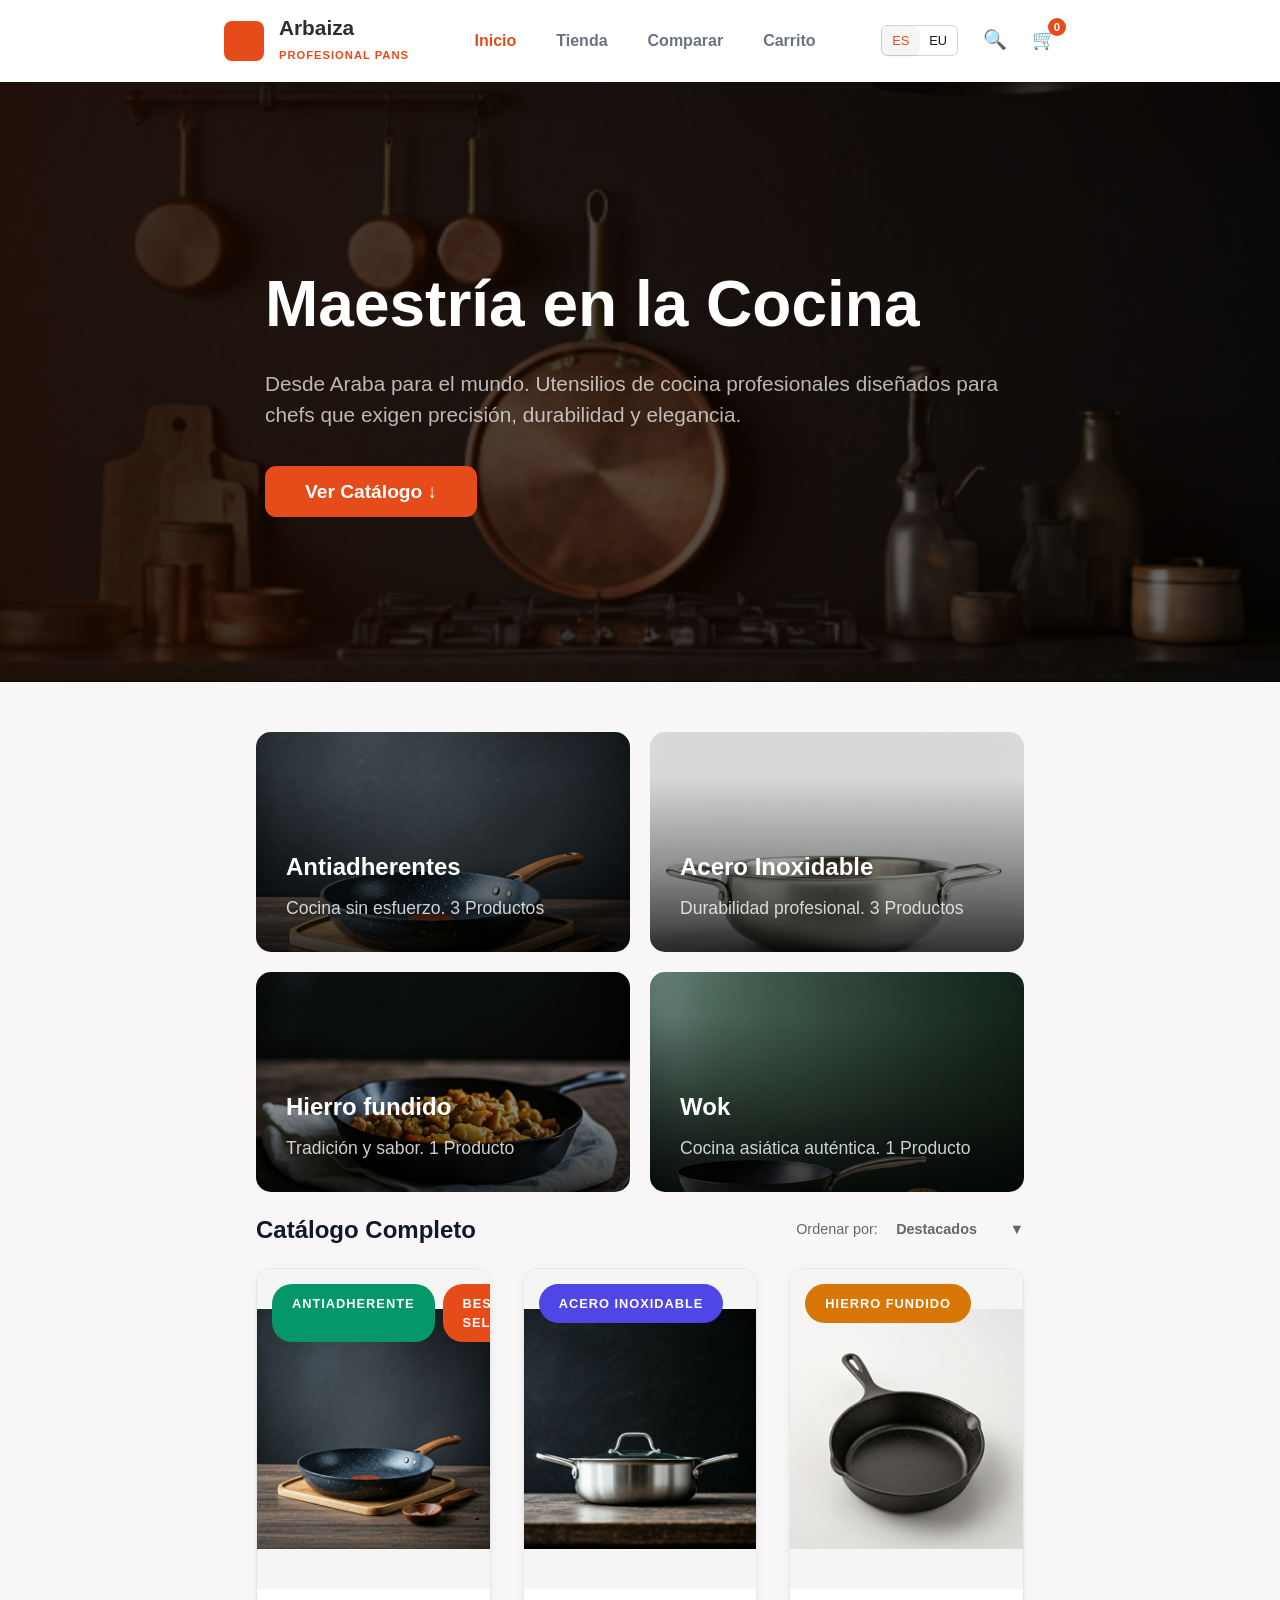
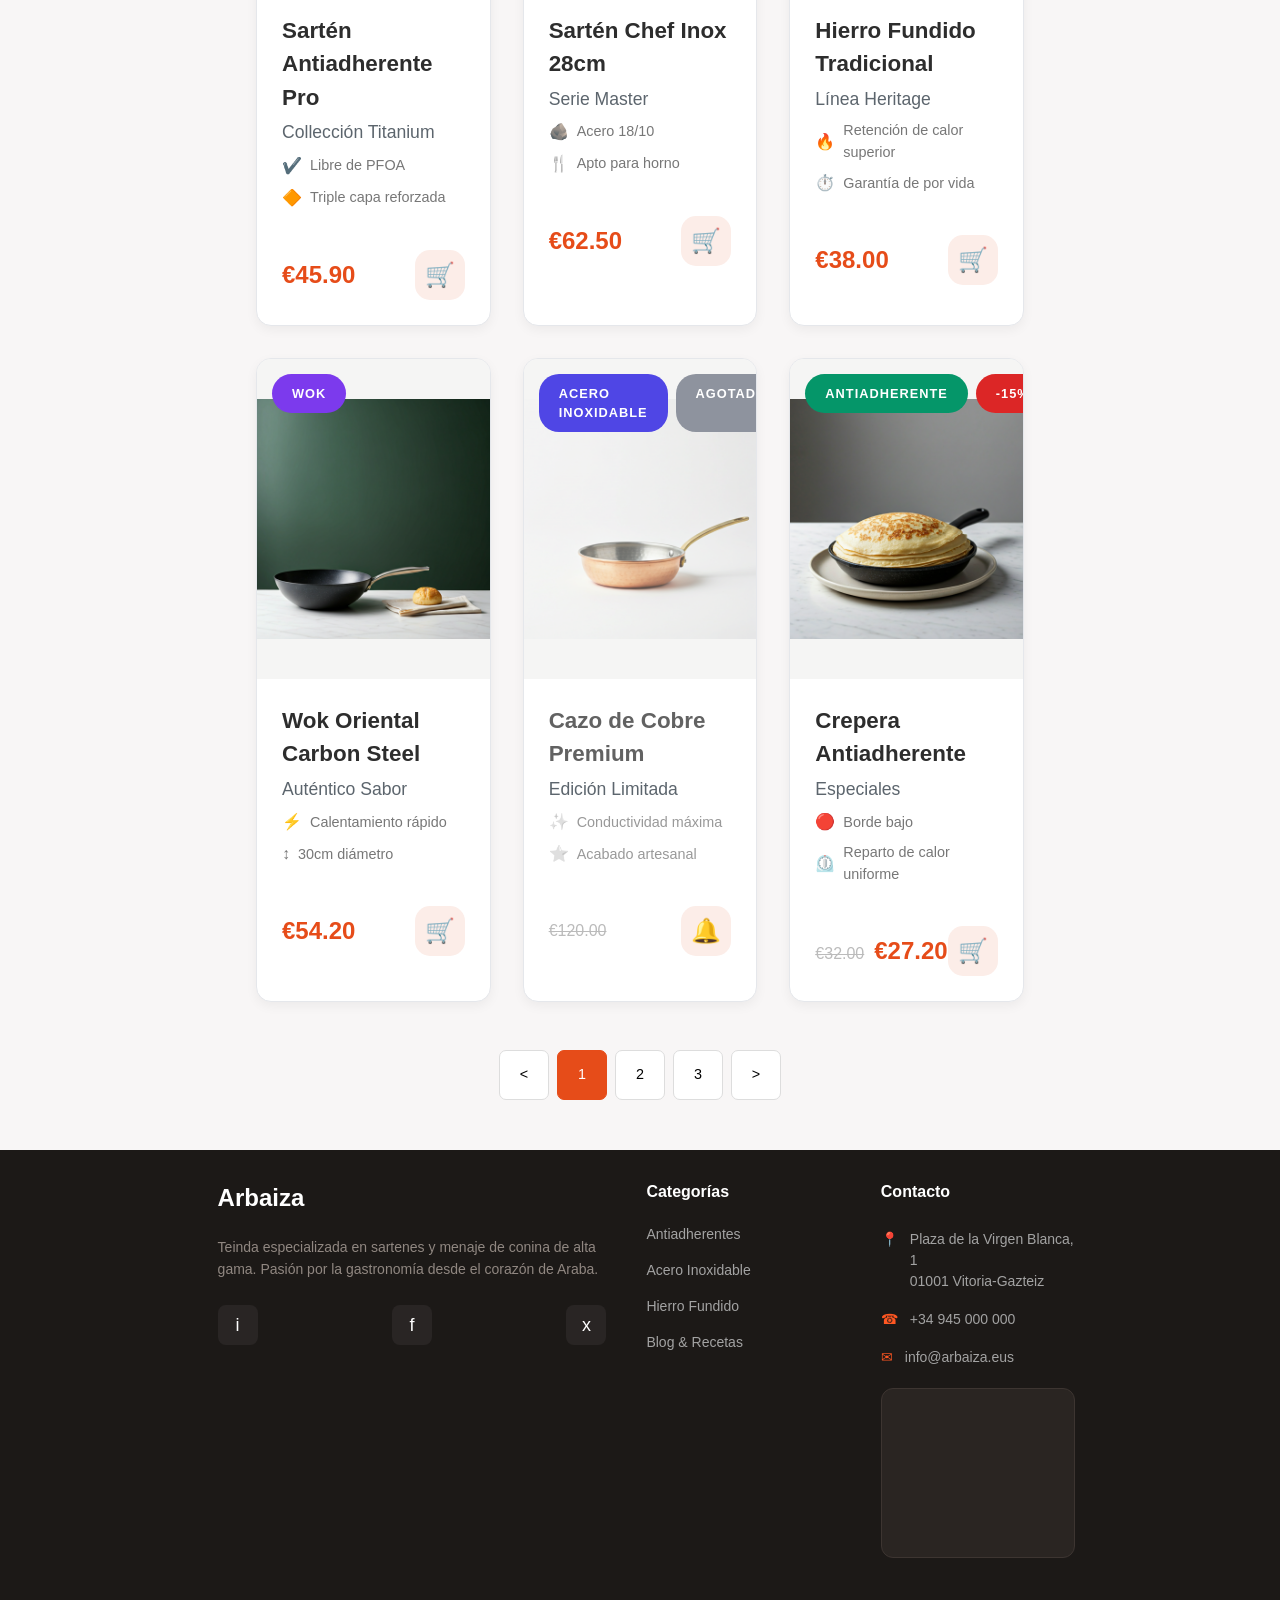
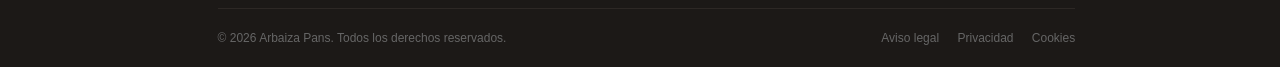
==== commit 7ffe51d7: "Proyecto terminado" ====
--- a/index.html
+++ b/index.html
@@ -7,13 +7,6 @@
     <link rel="stylesheet" href="styles/style.css">
     <!-- <link rel="stylesheet" media="screen and (min-width: 800px)" href="fullscreen.css">
     <link rel="stylesheet" media="screen and (max-width: 768px)" href="smallscreen.css"> -->
-    <style>
-        body {
-            margin: 0;
-            font-family: 'Segoe UI', Tahoma, Geneva, Verdana, sans-serif;
-            background-color: #F8F6F6;
-        }
-    </style>
 </head>
 <body>
     <header class="header-container">
@@ -52,7 +45,7 @@
             <div class="main-content">
                 <h1>Maestría en la Cocina</h1>
                 <p>Desde Araba para el mundo. Utensilios de cocina profesionales diseñados para chefs que exigen precisión, durabilidad y elegancia.</p>
-                <a href="catalogo.html" class="btn-catalogo">Ver Catálogo ↓</a>
+                <a href="product.html" class="btn-catalogo">Ver Catálogo ↓</a>
             </div>
         </section>
         <section class="categories">
@@ -261,7 +254,15 @@
                     <span class="contact-icon">&#9993;</span>
                     <p>info@arbaiza.eus</p>
                 </div>
-                <div class="map-box">MAPA</div>
+                <div class="map-box">
+                    <iframe 
+                        src="https://www.google.com/maps/embed?pb=!1m18!1m12!1m3!1d2925.215570087132!2d-2.675314023419389!3d42.84719260421293!2m3!1f0!2f0!3f0!3m2!1i1024!2i768!4f13.1!3m3!1m2!1s0xd4fc26c79a9f979%3A0x66c5c84d7a8d870!2sPlaza%20de%20la%20Virgen%20Blanca%2C%2001001%20Vitoria-Gasteiz%20Araba!5e0!3m2!1ses!2ses!4v1700000000000!5m2!1ses!2ses" 
+                        style="border:0;" 
+                        allowfullscreen="" 
+                        loading="lazy" 
+                        referrerpolicy="no-referrer-when-downgrade">
+                    </iframe>
+                </div>
             </div>
         </div>
         <div class="footer-bottom">
--- a/styles/style.css
+++ b/styles/style.css
@@ -1,6 +1,59 @@
+/* Reset */
+/* 1. CSS Reset & Global Base */
+*, *::before, *::after {
+    margin: 0;
+    padding: 0;
+    box-sizing: border-box; /* Crucial para que el padding no afecte al ancho total */
+    outline: none;
+}
+
+html {
+    scroll-behavior: smooth; /* Para que la navegación entre secciones sea fluida */
+    font-size: 16px; /* Base para el uso de unidades REM */
+}
+
+body {
+    line-height: 1.5;
+    -webkit-font-smoothing: antialiased; /* Mejora la legibilidad de la fuente */
+    background-color: #F8F6F6; /* Gris muy claro de fondo que vemos en las capturas */
+    color: #111827; /* Gris oscuro casi negro para el texto principal */
+    font-family: 'Segoe UI', Tahoma, Geneva, Verdana, sans-serif;
+}
+
+/* 2. Reseteo de elementos específicos */
+img, picture, video, canvas, svg {
+    display: block;
+    max-width: 100%; /* Evita que las imágenes se salgan de sus contenedores */
+}
+
+input, button, textarea, select {
+    font: inherit; /* Hereda la tipografía del body */
+}
+
+a {
+    text-decoration: none;
+    color: inherit;
+}
+
+ul, ol {
+    list-style: none; /* Quita los puntos de las listas (usado en el footer) */
+}
+
+button {
+    cursor: pointer;
+    border: none;
+    background: none;
+}
+
+
 /*********
 * Header *
 *********/
+body {
+	margin: 0;
+	font-family: 'Segoe UI', Tahoma, Geneva, Verdana, sans-serif;
+	background-color: #F8F6F6;
+}
 
 .header-container {
 	padding: 18px 17.5%;
@@ -9,8 +62,7 @@
 	justify-content: space-between;
 	/* padding: 20px 5%; */
 	background-color: #ffffff;
-	border-bottom: 2px solid #000000;
-	/* box-shadow: 0 2px 5px rgba(0, 0, 0, 0.05); */
+	box-shadow: 0 2px 10px rgba(0, 0, 0, 0.05);
 }
 
 /* Header Brand Logo */
@@ -263,6 +315,7 @@
 	box-shadow: 0 10px 20px rgba(0,0,0,0.1);
 } */
 .cards {
+	/* justify-content: space-between; */
 	position: absolute;
 	top: 15px;
 	left: 15px;
@@ -298,7 +351,7 @@
 	width: auto;
 }
 .product-info {
-	height: 215px;
+	height: auto;
 	padding: 25px;
 }
 .product-info h3 {
@@ -500,18 +553,18 @@
 	color: #ff5722;
 }
 .map-box {
-	width: 100%;
-	height: 170px;
-	background: #2a2522; /* Placeholder del mapa */
-	border-radius: 12px;
-	margin-top: 20px;
-	margin-bottom: 40px;
-	overflow: hidden;
-	border: 1px solid #3d3531;
-	/* Simulación visual del mapa */
-	background-image: linear-gradient(45deg, #332d2a 25%, transparent 25%), 
-						linear-gradient(-45deg, #332d2a 25%, transparent 25%);
-	background-size: 20px 20px;
+    width: 100%;
+    height: 170px;
+    background: #2a2522; 
+    border-radius: 12px;
+    margin-top: 20px;
+    overflow: hidden;
+    border: 1px solid #3d3531;
+    position: relative;
+}
+.map-box iframe {
+    width: 100%;
+    height: 100%;
 }
 
 /* Footer Bottom */
